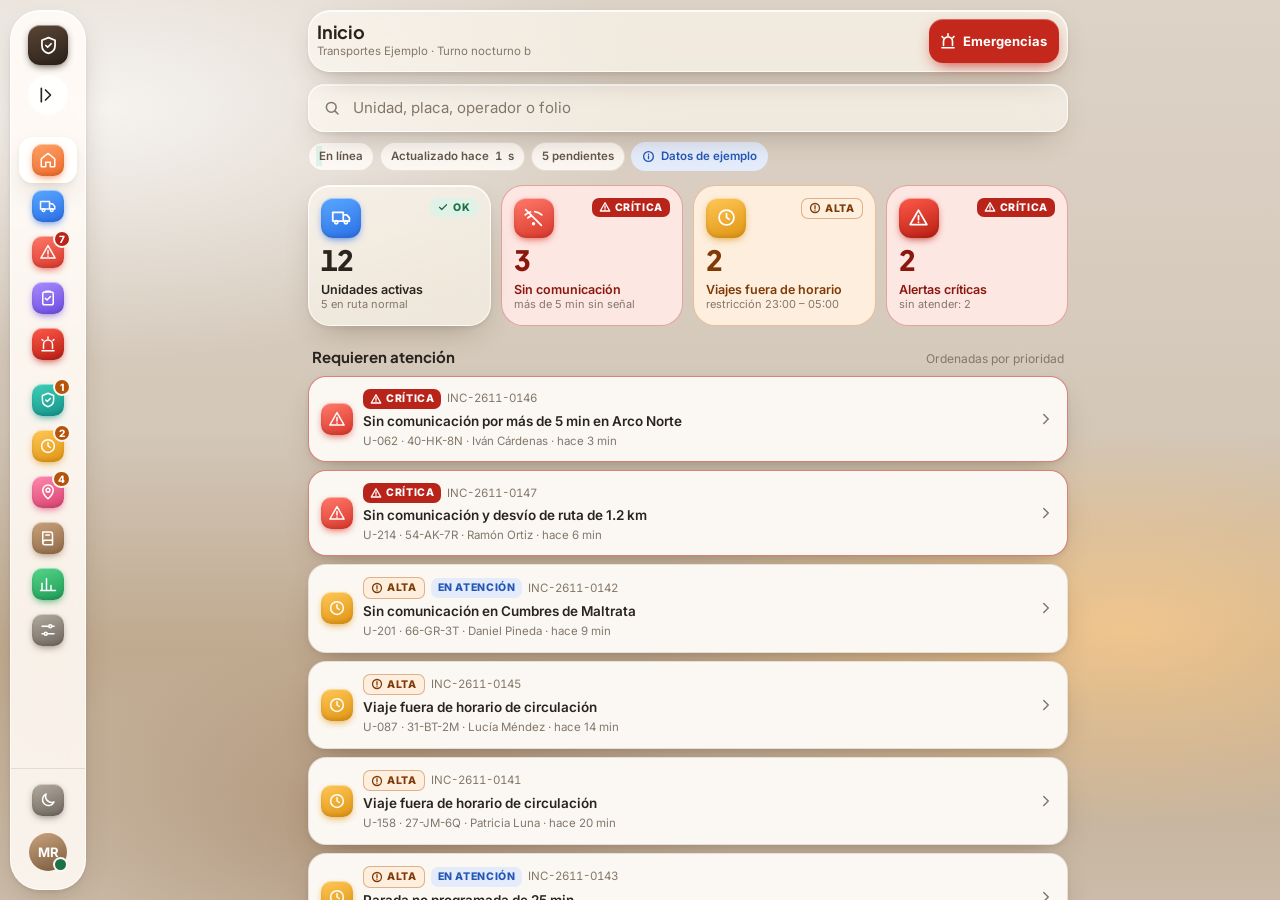
==== app/index.html @ 368cb794 "App web instalable Centinela con las 11 secciones PWA sin compilación en app/: Inicio, Unidades y vi" ====
<!doctype html>
<html lang="es">
<head>
<meta charset="utf-8">
<meta name="viewport" content="width=device-width,initial-scale=1,viewport-fit=cover">
<title>Centinela</title>
<meta name="description" content="Monitoreo de unidades, alertas e incidentes.">
<meta name="theme-color" content="#ddd3c7">
<meta name="apple-mobile-web-app-capable" content="yes">
<meta name="mobile-web-app-capable" content="yes">
<meta name="apple-mobile-web-app-status-bar-style" content="black-translucent">
<meta name="apple-mobile-web-app-title" content="Centinela">
<link rel="manifest" href="manifest.webmanifest">
<link rel="icon" href="icons/icon-192.png" type="image/png">
<link rel="apple-touch-icon" href="icons/apple-touch-icon.png">
<link rel="preconnect" href="https://fonts.googleapis.com">
<link rel="preconnect" href="https://fonts.gstatic.com" crossorigin>
<link rel="stylesheet" href="https://fonts.googleapis.com/css2?family=Inter:wght@400;500;600;700&family=Plus+Jakarta+Sans:wght@600;700;800&display=swap">
<link rel="stylesheet" href="styles.css">
</head>
<body>
<div class="app" id="app">
  <main class="view" id="view" aria-live="polite"></main>
  <div class="scrim" data-a="close"></div>
  <nav class="drawer" id="drawer" aria-label="Menú principal"></nav>
  <div class="sheet-scrim" data-a="sheetclose"></div>
  <div class="sheet" id="sheet" role="dialog" aria-modal="true" aria-label="Confirmación"><div class="grab"></div><div class="sheet-c"></div><button class="cancel" data-a="sheetclose">Cancelar</button></div>
  <div class="toast" id="toast" role="status" aria-live="polite"></div>
</div>
<noscript>Centinela necesita JavaScript para funcionar.</noscript>
<script src="data.js"></script>
<script src="app.js"></script>
</body>
</html>
---- app/styles.css ----
/* Centinela · estilos
   Cristal cálido para navegación y resúmenes; superficies opacas para alertas, protocolos y acciones urgentes. */
:root{
  --ink:#2a241e; --ink-2:#62574c; --ink-3:#83776a;
  --glass:rgba(255,251,245,.58); --glass-strong:rgba(255,251,246,.88); --solid:#fbf8f3; --solid-2:#f3eee6;
  --line:rgba(255,255,255,.78); --line-soft:rgba(90,66,44,.13); --sel:rgba(255,255,255,.95);
  --shadow:0 12px 32px -14px rgba(74,52,30,.42),0 2px 6px -2px rgba(74,52,30,.14);
  --hi:inset 0 1px 0 rgba(255,255,255,.85);
  --crit:#b8241a; --crit-bg:#fde7e3; --crit-ink:#8a170e;
  --high:#b5530a; --high-bg:#fdeedd; --high-ink:#7f3a06;
  --med:#806200; --med-bg:#faf1cf; --med-ink:#5c4600;
  --ok:#1d7146; --ok-bg:#e0f2e7; --info:#2457b5; --info-bg:#e4ecfb;
  --sos:#c4281c; --on-sos:#ffffff; --focus:#2457b5; --accent:#e58a2e;
  --scrim:rgba(58,42,28,.30); --page:#e2d9cd;
  --room:radial-gradient(55% 32% at 88% 70%,rgba(255,206,140,.75),transparent 70%),
         radial-gradient(60% 40% at 8% 12%,rgba(255,255,255,.75),transparent 70%),
         radial-gradient(40% 30% at 30% 92%,rgba(150,112,80,.45),transparent 70%),
         linear-gradient(180deg,#ddd3c7 0%,#d3c7b8 48%,#bfa98f 72%,#cbbba8 100%);
  --f-body:"Inter",system-ui,-apple-system,"Segoe UI",Roboto,sans-serif;
  --f-head:"Plus Jakarta Sans","Inter",system-ui,sans-serif;
  --ease:cubic-bezier(.22,.8,.26,1);
  --st:env(safe-area-inset-top,0px); --sb:env(safe-area-inset-bottom,0px);
  --sl:env(safe-area-inset-left,0px); --sr:env(safe-area-inset-right,0px);
}
@media (prefers-color-scheme:dark){:root:not([data-theme="light"]){
  --ink:#f4ede3; --ink-2:#c6b9a8; --ink-3:#9a8e7e;
  --glass:rgba(44,37,31,.6); --glass-strong:rgba(36,30,25,.92); --solid:#211c17; --solid-2:#2a241e;
  --line:rgba(255,236,212,.15); --line-soft:rgba(255,236,212,.1); --sel:rgba(255,242,226,.15);
  --shadow:0 14px 34px -14px rgba(0,0,0,.7),0 2px 6px -2px rgba(0,0,0,.5); --hi:inset 0 1px 0 rgba(255,240,220,.08);
  --crit:#ff6e5e; --crit-bg:#3b1612; --crit-ink:#ffb8ad; --high:#ff9b4f; --high-bg:#36210e; --high-ink:#ffc896;
  --med:#e6c24a; --med-bg:#30280b; --med-ink:#f2dc8a; --ok:#62d29a; --ok-bg:#122f20; --info:#86adff; --info-bg:#172442;
  --sos:#d63a2b; --focus:#86adff; --scrim:rgba(0,0,0,.5); --page:#16120f;
  --room:radial-gradient(50% 30% at 86% 72%,rgba(200,120,50,.32),transparent 70%),
         radial-gradient(60% 40% at 10% 10%,rgba(120,95,70,.22),transparent 70%),
         linear-gradient(180deg,#1d1814 0%,#191511 55%,#24190f 78%,#1a1511 100%);
  color-scheme:dark}}
:root[data-theme="dark"]{
  --ink:#f4ede3; --ink-2:#c6b9a8; --ink-3:#9a8e7e;
  --glass:rgba(44,37,31,.6); --glass-strong:rgba(36,30,25,.92); --solid:#211c17; --solid-2:#2a241e;
  --line:rgba(255,236,212,.15); --line-soft:rgba(255,236,212,.1); --sel:rgba(255,242,226,.15);
  --shadow:0 14px 34px -14px rgba(0,0,0,.7),0 2px 6px -2px rgba(0,0,0,.5); --hi:inset 0 1px 0 rgba(255,240,220,.08);
  --crit:#ff6e5e; --crit-bg:#3b1612; --crit-ink:#ffb8ad; --high:#ff9b4f; --high-bg:#36210e; --high-ink:#ffc896;
  --med:#e6c24a; --med-bg:#30280b; --med-ink:#f2dc8a; --ok:#62d29a; --ok-bg:#122f20; --info:#86adff; --info-bg:#172442;
  --sos:#d63a2b; --focus:#86adff; --scrim:rgba(0,0,0,.5); --page:#16120f;
  --room:radial-gradient(50% 30% at 86% 72%,rgba(200,120,50,.32),transparent 70%),
         radial-gradient(60% 40% at 10% 10%,rgba(120,95,70,.22),transparent 70%),
         linear-gradient(180deg,#1d1814 0%,#191511 55%,#24190f 78%,#1a1511 100%);
  color-scheme:dark}

*{box-sizing:border-box}
html,body{height:100%}
body{margin:0;background:var(--page);color:var(--ink);font-family:var(--f-body);font-size:14px;line-height:1.45;-webkit-text-size-adjust:100%;overscroll-behavior:none}
button,input,select,textarea{font:inherit;color:inherit}
button{cursor:pointer;-webkit-tap-highlight-color:transparent}
a{color:inherit}
:focus-visible{outline:2px solid var(--focus);outline-offset:2px}
.num{font-variant-numeric:tabular-nums}
[hidden]{display:none!important}
.sr{position:absolute;width:1px;height:1px;overflow:hidden;clip:rect(0 0 0 0);white-space:nowrap}

.app{position:fixed;inset:0;background:var(--room);overflow:hidden;isolation:isolate}
.app.big{zoom:1.14}
.view{position:absolute;inset:0;overflow-y:auto;-webkit-overflow-scrolling:touch;
  padding:calc(var(--st) + 10px) max(14px,var(--sr)) calc(var(--sb) + 48px) max(14px,var(--sl));
  transition:opacity .16s var(--ease),transform .16s var(--ease)}
.view.enter{opacity:0;transform:translateY(6px)}
.wrap{max-width:760px;margin:0 auto}

.glass{background:var(--glass);border:1px solid var(--line);box-shadow:var(--shadow),var(--hi);backdrop-filter:blur(22px) saturate(1.4);-webkit-backdrop-filter:blur(22px) saturate(1.4)}
.opaque{background:var(--solid);border:1px solid var(--line-soft);box-shadow:var(--shadow)}

/* Icono en cuadro redondeado */
.ic{--c1:#ff9d5c;--c2:#f06a2a;flex:none;width:32px;height:32px;border-radius:10px;display:grid;place-items:center;color:#fff;position:relative;
  background:linear-gradient(160deg,var(--c1),var(--c2));box-shadow:inset 0 1px 0 rgba(255,255,255,.45),inset 0 -2px 4px rgba(0,0,0,.12),0 3px 8px -3px var(--c2)}
.ic svg{width:18px;height:18px}
.ic.lg{width:40px;height:40px;border-radius:12px}.ic.lg svg{width:21px;height:21px}
.c-home{--c1:#ffa266;--c2:#ef6a2a}.c-unit{--c1:#5aa8ff;--c2:#2a6fe6}.c-alert{--c1:#ff7a6b;--c2:#d9372a}
.c-proto{--c1:#a98bff;--c2:#6c4ce0}.c-sos{--c1:#ff5a4a;--c2:#b81d12}.c-ins{--c1:#3fd0b8;--c2:#14938a}
.c-time{--c1:#ffc857;--c2:#e09412}.c-zone{--c1:#ff8bb0;--c2:#d9406f}.c-log{--c1:#c9a27c;--c2:#8f6a48}
.c-rep{--c1:#55d58a;--c2:#1f9b55}.c-cfg{--c1:#b3aaa0;--c2:#6f665d}.c-brand{--c1:#5a4636;--c2:#2b2119}

.btn-ic{width:44px;height:44px;border-radius:14px;display:grid;place-items:center;border:1px solid var(--line);position:relative;flex:none;background:var(--glass)}
.btn-ic svg{width:20px;height:20px}
.badge{position:absolute;top:-5px;right:-5px;min-width:20px;height:20px;padding:0 5px;border-radius:10px;background:var(--crit);color:#fff;font-size:11px;font-weight:700;display:grid;place-items:center;border:2px solid var(--solid)}

/* Barra superior */
.topbar{display:flex;align-items:center;gap:10px;padding:8px;border-radius:22px;position:sticky;top:0;z-index:5}
.topbar .t{flex:1;min-width:0}
.topbar h1{font-family:var(--f-head);font-size:18px;margin:0;line-height:1.15;letter-spacing:-.01em;white-space:nowrap;overflow:hidden;text-overflow:ellipsis}
.topbar small{display:block;color:var(--ink-3);font-size:11.5px;white-space:nowrap;overflow:hidden;text-overflow:ellipsis}
.sos{display:flex;align-items:center;gap:6px;height:44px;padding:0 12px 0 10px;border-radius:14px;border:0;background:var(--sos);color:var(--on-sos);font-weight:700;font-size:13px;box-shadow:0 6px 16px -6px var(--sos),inset 0 1px 0 rgba(255,255,255,.3);flex:none}
.sos svg{width:18px;height:18px}
@media (max-width:359px){.sos .lbl{display:none}.sos{padding:0 12px}}

.search{display:flex;align-items:center;gap:10px;margin-top:12px;padding:0 14px;height:48px;border-radius:16px}
.search svg{width:18px;height:18px;color:var(--ink-3);flex:none}
.search input{flex:1;min-width:0;border:0;background:none;outline:none;font-size:15px}
.search input::placeholder{color:var(--ink-3)}
.search:focus-within{outline:2px solid var(--focus);outline-offset:1px}

.pulse{display:flex;flex-wrap:wrap;gap:6px;margin-top:10px}
.chip{display:inline-flex;align-items:center;gap:6px;padding:5px 10px;border-radius:999px;font-size:11.5px;font-weight:600;background:var(--glass-strong);border:1px solid var(--line-soft);color:var(--ink-2)}
.chip.demo{background:var(--info-bg);color:var(--info);border-color:transparent}
.dot{width:7px;height:7px;border-radius:50%;background:var(--ok);box-shadow:0 0 0 3px var(--ok-bg);flex:none}
.dot.off{background:var(--crit);box-shadow:0 0 0 3px var(--crit-bg)}

.kpis{display:grid;grid-template-columns:1fr 1fr;gap:10px;margin-top:14px}
@media (min-width:640px){.kpis{grid-template-columns:repeat(4,1fr)}}
.kpi{border-radius:22px;padding:12px;display:flex;flex-direction:column;gap:8px;text-align:left;border:1px solid var(--line);min-height:118px}
.kpi .top{display:flex;justify-content:space-between;align-items:flex-start;gap:6px}
.kpi .v{font-family:var(--f-head);font-size:28px;font-weight:800;line-height:1;letter-spacing:-.02em}
.kpi .l{font-size:12.5px;font-weight:600;line-height:1.25}
.kpi .s{font-size:11px;color:var(--ink-3)}
.kpi.is-crit{background:var(--crit-bg);border-color:color-mix(in srgb,var(--crit) 35%,transparent);backdrop-filter:none;-webkit-backdrop-filter:none}
.kpi.is-crit .v,.kpi.is-crit .l{color:var(--crit-ink)}
.kpi.is-high{background:var(--high-bg);border-color:color-mix(in srgb,var(--high) 30%,transparent);backdrop-filter:none;-webkit-backdrop-filter:none}
.kpi.is-high .v,.kpi.is-high .l{color:var(--high-ink)}

/* Prioridades: texto + icono + color */
.pr{display:inline-flex;align-items:center;gap:4px;font-size:10.5px;font-weight:800;letter-spacing:.06em;text-transform:uppercase;padding:3px 7px;border-radius:7px;white-space:nowrap;line-height:1.3}
.pr svg{width:12px;height:12px;flex:none}
.pr-crit{background:var(--crit);color:#fff}
.pr-high{background:var(--high-bg);color:var(--high-ink);border:1px solid color-mix(in srgb,var(--high) 40%,transparent)}
.pr-med{background:var(--med-bg);color:var(--med-ink);border:1px solid color-mix(in srgb,var(--med) 40%,transparent)}
.pr-ok{background:var(--ok-bg);color:var(--ok)}
.pr-info{background:var(--info-bg);color:var(--info)}
.pr-off{background:var(--crit-bg);color:var(--crit-ink);border:1px solid color-mix(in srgb,var(--crit) 35%,transparent)}
.pr-muted{background:var(--solid-2);color:var(--ink-2)}

.sec-h{display:flex;justify-content:space-between;align-items:baseline;gap:10px;margin:20px 4px 8px}
.sec-h h2{font-family:var(--f-head);font-size:15px;margin:0}
.sec-h span{font-size:12px;color:var(--ink-3)}
.list{display:grid;gap:8px}
.alert{display:grid;grid-template-columns:auto 1fr auto;gap:10px;align-items:center;padding:12px;border-radius:18px;text-align:left;width:100%;min-height:64px;text-decoration:none}
.alert.crit{border:1.5px solid color-mix(in srgb,var(--crit) 55%,transparent)}
.alert .ttl{font-weight:600;font-size:13.5px;line-height:1.25;display:block}
.alert .meta{font-size:11.5px;color:var(--ink-3);display:block;margin-top:3px}
.alert .row1{display:flex;gap:6px;align-items:center;margin-bottom:4px;flex-wrap:wrap}
.chev{width:18px;height:18px;color:var(--ink-3);flex:none}
.unit{display:flex;gap:10px;align-items:center;padding:10px 12px;border-radius:18px;min-height:60px;text-decoration:none;width:100%;text-align:left}
.unit .u{font-weight:700;font-size:13.5px}
.unit .m{font-size:11.5px;color:var(--ink-3)}
.grow{flex:1;min-width:0}
.empty{padding:18px;text-align:center;color:var(--ink-3);border-radius:18px}

.tabs{display:flex;gap:4px;padding:4px;border-radius:16px;margin-top:12px}
.tabs button{flex:1;border:0;background:none;min-height:40px;border-radius:12px;font-weight:600;font-size:13px;color:var(--ink-2);display:flex;align-items:center;justify-content:center;gap:6px}
.tabs button[aria-selected="true"]{background:var(--sel);color:var(--ink);box-shadow:var(--shadow)}
.filters{display:flex;gap:6px;overflow-x:auto;margin:10px -14px 0;padding:2px 14px 6px;scrollbar-width:none}
.filters::-webkit-scrollbar{display:none}
.filters button{flex:none;min-height:38px;padding:0 14px;border-radius:999px;border:1px solid var(--line);background:var(--glass);font-weight:600;font-size:12.5px;color:var(--ink-2);backdrop-filter:blur(14px);-webkit-backdrop-filter:blur(14px)}
.filters button[aria-pressed="true"]{background:var(--ink);color:var(--solid);border-color:transparent}

/* ---------- Menú lateral ---------- */
.scrim{position:absolute;inset:0;background:var(--scrim);opacity:0;pointer-events:none;transition:opacity .24s var(--ease);z-index:20;backdrop-filter:blur(2px);-webkit-backdrop-filter:blur(2px)}
.drawer{position:absolute;top:calc(var(--st) + 10px);bottom:calc(var(--sb) + 10px);left:max(10px,var(--sl));width:min(86%,320px);border-radius:30px;z-index:21;display:flex;flex-direction:column;
  background:var(--glass-strong);border:1px solid var(--line);box-shadow:var(--shadow),var(--hi);backdrop-filter:blur(30px) saturate(1.5);-webkit-backdrop-filter:blur(30px) saturate(1.5);
  transform:translateX(calc(-100% - 24px));transition:transform .28s var(--ease),width .24s var(--ease),visibility 0s .28s;visibility:hidden;overflow:hidden}
.menu-open .drawer{transform:none;visibility:visible;transition:transform .28s var(--ease),width .24s var(--ease)}
.menu-open .scrim{opacity:1;pointer-events:auto}
.d-head{display:flex;align-items:center;gap:10px;padding:14px 12px 10px 14px}
.d-head .n{flex:1;min-width:0}
.d-head b{display:block;font-family:var(--f-head);font-size:15.5px}
.d-head small{color:var(--ink-3);font-size:11.5px;display:block;white-space:nowrap;overflow:hidden;text-overflow:ellipsis}
.d-head .btn-ic{width:40px;height:40px;border-radius:50%;background:var(--sel)}
.d-search{margin:0 12px 6px;height:42px;border-radius:13px;display:flex;gap:8px;align-items:center;padding:0 12px;background:var(--sel);border:1px solid var(--line-soft)}
.d-search svg{width:16px;height:16px;color:var(--ink-3);flex:none}
.d-search input{border:0;background:none;outline:none;flex:1;min-width:0;font-size:14px}
.d-search:focus-within{outline:2px solid var(--focus)}
.d-body{flex:1;overflow-y:auto;padding:4px 8px 8px;scrollbar-width:none}
.d-body::-webkit-scrollbar{display:none}
.grp{font-size:10.5px;font-weight:700;letter-spacing:.1em;text-transform:uppercase;color:var(--ink-3);padding:10px 10px 4px;white-space:nowrap}
.item{display:flex;align-items:center;gap:10px;width:100%;min-height:46px;padding:6px 8px;border:1px solid transparent;border-radius:14px;background:none;text-align:left;font-size:14px;font-weight:500;transition:background .16s;white-space:nowrap}
.item:active{background:var(--sel)}
.item .lbl{flex:1;min-width:0;overflow:hidden;text-overflow:ellipsis}
.item[aria-current="page"]{background:var(--sel);border-color:var(--line);box-shadow:var(--shadow);font-weight:700}
.cnt{font-size:11.5px;font-weight:700;color:var(--ink-2);padding:2px 7px;border-radius:8px;background:var(--line-soft);flex:none}
.cnt.crit{background:var(--crit);color:#fff}
.cnt.warn{background:var(--high-bg);color:var(--high-ink)}
.mini{display:none;position:absolute;top:-6px;right:-7px;min-width:18px;height:18px;padding:0 4px;border-radius:9px;font-size:10px;font-weight:800;place-items:center;background:var(--ink-2);color:var(--solid);border:2px solid var(--solid)}
.mini.crit{background:var(--crit);color:#fff}.mini.warn{background:var(--high);color:#fff}
.item .chev{transition:transform .2s var(--ease)}
.item[aria-expanded="true"] .chev{transform:rotate(90deg)}
.sub{display:grid;grid-template-rows:0fr;transition:grid-template-rows .24s var(--ease)}
.sub.open{grid-template-rows:1fr}
.sub>div{overflow:hidden;padding-left:42px}
.sub a{display:flex;justify-content:space-between;align-items:center;min-height:42px;padding:0 10px;border-radius:12px;font-size:13.5px;color:var(--ink-2);text-decoration:none}
.sub a:active,.sub a[aria-current="page"]{background:var(--sel);color:var(--ink);font-weight:600}
.ops{margin:6px 12px 8px;padding:12px;border-radius:18px;background:var(--sel);border:1px solid var(--line-soft);display:grid;grid-template-columns:1fr 1fr;gap:10px 12px}
.ops div{min-width:0}
.ops small{display:block;font-size:10.5px;color:var(--ink-3);text-transform:uppercase;letter-spacing:.06em;font-weight:600}
.ops b{font-size:12.5px;display:flex;align-items:center;gap:6px}
.d-foot{border-top:1px solid var(--line-soft);padding:8px 12px 12px;display:grid;gap:4px}
.row{display:flex;align-items:center;gap:10px;min-height:46px;padding:0 4px}
.row .lbl{flex:1;font-weight:500;min-width:0}
.row .lbl small{display:block;color:var(--ink-3);font-size:11.5px;font-weight:400}
.switch{width:50px;height:30px;border-radius:15px;border:0;background:var(--line-soft);position:relative;flex:none;transition:background .2s}
.switch::after{content:"";position:absolute;top:3px;left:3px;width:24px;height:24px;border-radius:50%;background:#fff;box-shadow:0 2px 5px rgba(0,0,0,.25);transition:transform .2s var(--ease)}
.switch[aria-checked="true"]{background:var(--accent)}
.switch[aria-checked="true"]::after{transform:translateX(20px)}
.avatar{width:38px;height:38px;border-radius:50%;display:grid;place-items:center;font-weight:700;font-size:13px;color:#fff;background:linear-gradient(160deg,#c9a27c,#7a5a3e);position:relative;flex:none}
.avatar::after{content:"";position:absolute;right:-1px;bottom:-1px;width:11px;height:11px;border-radius:50%;background:var(--ok);border:2px solid var(--solid)}
.expand{display:none}

/* Tableta: barra compacta que se expande al tocar */
@media (min-width:768px){
  .view{padding-left:calc(max(14px,var(--sl)) + 96px)}
  .drawer{transform:none;visibility:visible;width:76px;transition:width .24s var(--ease)}
  .menu-btn{display:none!important}
  .expand{display:grid}
  .app:not(.menu-open) .drawer .n,.app:not(.menu-open) .drawer .d-search,.app:not(.menu-open) .drawer .lbl,
  .app:not(.menu-open) .drawer .cnt,.app:not(.menu-open) .drawer .chev,.app:not(.menu-open) .drawer .ops,
  .app:not(.menu-open) .drawer .sub,.app:not(.menu-open) .drawer [data-close],.app:not(.menu-open) .drawer .switch{display:none}
  .app:not(.menu-open) .drawer .grp{visibility:hidden;height:10px;padding:0}
  .app:not(.menu-open) .drawer .mini{display:grid}
  .app:not(.menu-open) .d-head{flex-direction:column;padding:14px 0 8px}
  .app:not(.menu-open) .item,.app:not(.menu-open) .row{justify-content:center;padding:6px 0}
  .app:not(.menu-open) .d-foot{padding:8px 0 12px}
  .menu-open .drawer{width:310px}
  .menu-open .expand{display:none}
}

/* ---------- Detalle ---------- */
.banner{margin-top:12px;border-radius:22px;padding:14px;display:grid;gap:8px;border:1.5px solid}
.banner h2{margin:0;font-family:var(--f-head);font-size:18px;line-height:1.2;text-wrap:balance}
.banner .meta{display:flex;justify-content:space-between;flex-wrap:wrap;gap:4px 10px;font-size:12px;font-weight:600}
.banner.b-crit{background:var(--crit-bg);border-color:var(--crit);color:var(--crit-ink)}
.banner.b-high{background:var(--high-bg);border-color:var(--high);color:var(--high-ink)}
.banner.b-med{background:var(--med-bg);border-color:var(--med);color:var(--med-ink)}
.banner.b-ok{background:var(--solid);border-color:var(--line-soft);color:var(--ink)}
.banner .tags{display:flex;justify-content:space-between;align-items:center;gap:8px;flex-wrap:wrap}
.card{margin-top:10px;border-radius:22px;padding:14px}
.card h3{margin:0 0 10px;font-family:var(--f-head);font-size:14.5px;display:flex;align-items:center;gap:8px}
.card p{margin:0 0 8px;color:var(--ink-2)}
.kv{display:grid;grid-template-columns:1fr 1fr;gap:10px 12px}
.kv>div{min-width:0}
.kv small{display:block;font-size:10.5px;color:var(--ink-3);text-transform:uppercase;letter-spacing:.06em;font-weight:600}
.kv b{font-size:13.5px;font-weight:600;overflow-wrap:anywhere}
.kv .full{grid-column:1/-1}
.actions{display:grid;gap:8px;margin-top:10px}
@media (min-width:640px){.actions{grid-template-columns:1fr 1fr}}
.act{display:flex;align-items:center;gap:12px;min-height:56px;padding:0 14px;border-radius:18px;font-weight:700;font-size:14.5px;text-align:left;width:100%;text-decoration:none;color:var(--ink)}
.act.primary{background:var(--ink);color:var(--solid);border:0}
.act.danger{background:var(--sos);color:var(--on-sos);border:0}
.act small{display:block;font-weight:500;font-size:11.5px;opacity:.78}
.steps{list-style:none;margin:0;padding:0;display:grid;gap:6px}
.steps button,.steps .st{display:flex;gap:10px;align-items:flex-start;width:100%;text-align:left;border:0;background:var(--solid-2);border-radius:14px;padding:10px 12px;min-height:48px;font-size:13.5px}
.box{flex:none;width:22px;height:22px;border-radius:7px;border:2px solid var(--ink-3);display:grid;place-items:center;margin-top:1px}
.box svg{width:14px;height:14px;opacity:0}
.steps [aria-checked="true"] .box{background:var(--ok);border-color:var(--ok);color:#fff}
.steps [aria-checked="true"] .box svg{opacity:1}
.steps [aria-checked="true"] .txt{color:var(--ink-3);text-decoration:line-through}
.n-step{flex:none;width:24px;height:24px;border-radius:8px;background:var(--ink);color:var(--solid);display:grid;place-items:center;font-size:12px;font-weight:700}
.tl{list-style:none;margin:0;padding:0 0 0 4px;display:grid;gap:12px}
.tl li{display:grid;grid-template-columns:44px 1fr;gap:10px;font-size:13px}
.tl time{color:var(--ink-3);font-weight:600}
.tl .cat{display:inline-block;font-size:10.5px;font-weight:700;color:var(--ink-3);text-transform:uppercase;letter-spacing:.06em;margin-right:6px}
.note{display:flex;gap:8px;margin-top:12px;flex-wrap:wrap}
.note input,.note select,.field{flex:1;min-width:0;height:46px;border-radius:14px;border:1px solid var(--line-soft);background:var(--solid-2);padding:0 12px;outline:none;font-size:15px}
.note select{flex:0 0 auto}
.note input:focus,.note select:focus,.field:focus{outline:2px solid var(--focus)}
.note button,.btn{height:46px;padding:0 16px;border-radius:14px;border:0;background:var(--ink);color:var(--solid);font-weight:700}
textarea.field{height:auto;min-height:90px;padding:10px 12px;resize:vertical;width:100%}
.link{display:inline-flex;align-items:center;gap:6px;color:var(--info);font-weight:600;text-decoration:none;min-height:40px}
.link svg{width:16px;height:16px}
.units-mini{display:flex;flex-wrap:wrap;gap:6px;margin-top:8px}
.units-mini a{display:inline-flex;align-items:center;gap:4px;min-height:34px;padding:0 10px;border-radius:10px;background:var(--solid-2);font-weight:600;font-size:12.5px;text-decoration:none}

/* ---------- Hoja inferior ---------- */
.sheet-scrim{position:absolute;inset:0;background:var(--scrim);z-index:30;opacity:0;pointer-events:none;transition:opacity .2s}
.sheet{position:absolute;left:max(8px,var(--sl));right:max(8px,var(--sr));bottom:calc(var(--sb) + 8px);z-index:31;max-width:520px;margin:0 auto;max-height:calc(100% - var(--st) - 40px);overflow-y:auto;
  border-radius:30px;padding:8px 16px 16px;background:var(--solid);border:1px solid var(--line-soft);box-shadow:var(--shadow);
  transform:translateY(calc(100% + 40px));transition:transform .22s var(--ease),visibility 0s .22s;visibility:hidden}
.sheet-on .sheet{transform:none;visibility:visible;transition:transform .22s var(--ease)}
.sheet-on .sheet-scrim{opacity:1;pointer-events:auto}
.grab{width:40px;height:5px;border-radius:3px;background:var(--line-soft);margin:4px auto 12px}
.sheet h3{margin:0 0 4px;font-family:var(--f-head);font-size:17px}
.sheet p{margin:0 0 12px;color:var(--ink-2);font-size:13px}
.opt{display:flex;align-items:center;gap:10px;padding:10px 0;border-top:1px solid var(--line-soft)}
.opt b{display:block;font-size:14px}
.tel{font-size:13px;color:var(--ink-2);user-select:all;-webkit-user-select:all;font-variant-numeric:tabular-nums}
.call{height:44px;padding:0 16px;border-radius:14px;border:0;background:var(--sos);color:var(--on-sos);font-weight:700;flex:none}
.call.neutral{background:var(--ink);color:var(--solid)}
.cancel{margin-top:8px;width:100%;height:48px;border-radius:14px;border:1px solid var(--line-soft);background:var(--solid-2);font-weight:600}
.toast{position:absolute;left:16px;right:16px;bottom:calc(var(--sb) + 22px);z-index:40;max-width:480px;margin:0 auto;padding:12px 14px;border-radius:16px;background:var(--ink);color:var(--solid);font-size:13px;font-weight:500;
  opacity:0;transform:translateY(8px);transition:opacity .2s,transform .2s;pointer-events:none}
.toast.on{opacity:1;transform:none}
.install{display:flex;gap:10px;align-items:center;margin-top:12px;padding:10px 12px;border-radius:18px}
.install .btn{height:40px;padding:0 14px}

@media (prefers-reduced-motion:reduce){*,*::before,*::after{transition-duration:0s!important;animation:none!important}}
.rm *,.rm *::before,.rm *::after{transition-duration:0s!important;animation:none!important}
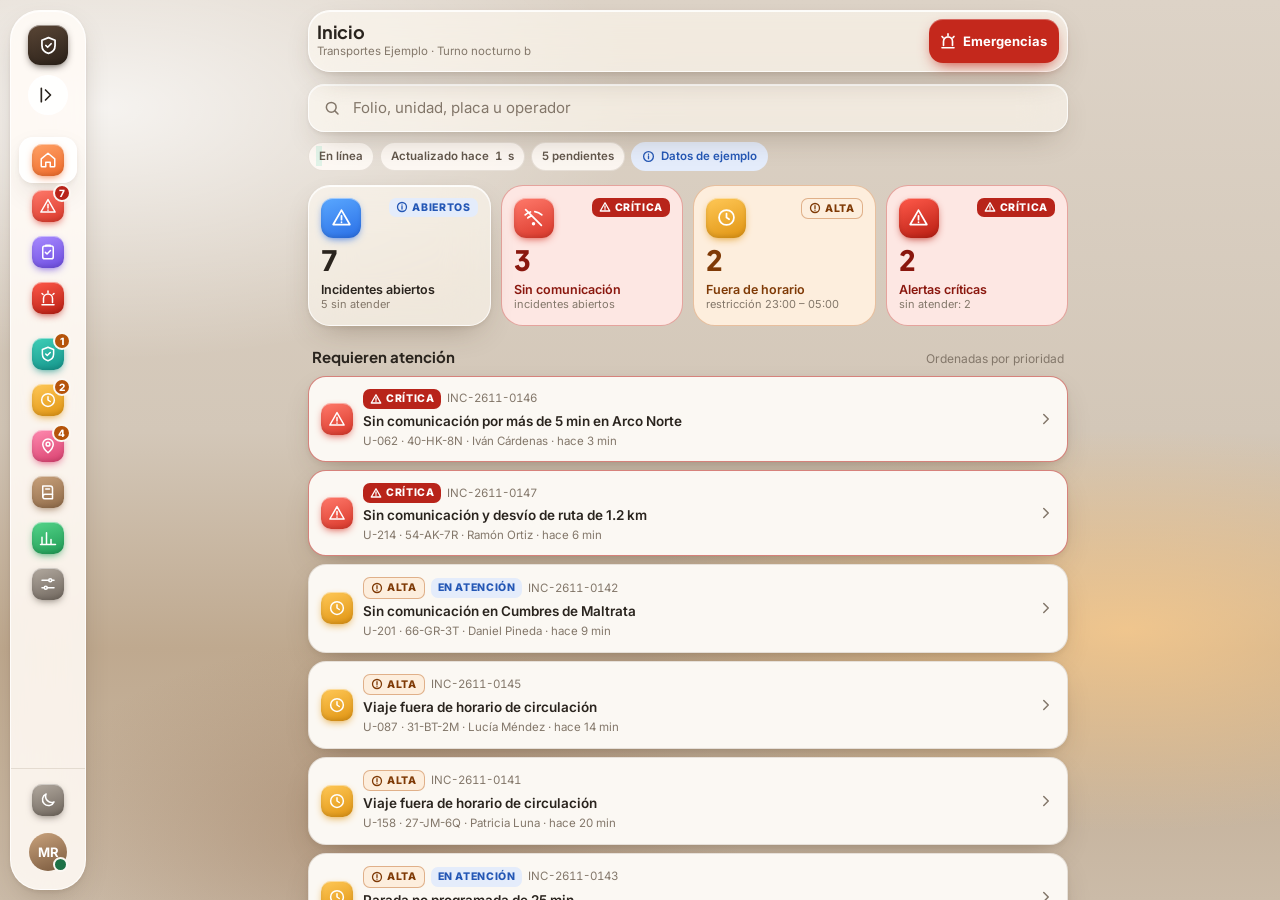
==== commit 732d461f: "Quitar la administración de unidades La app ya no administra unidades: se elimina la sección Unidade" ====
--- a/app/index.html
+++ b/app/index.html
@@ -4,7 +4,7 @@
 <meta charset="utf-8">
 <meta name="viewport" content="width=device-width,initial-scale=1,viewport-fit=cover">
 <title>Centinela</title>
-<meta name="description" content="Monitoreo de unidades, alertas e incidentes.">
+<meta name="description" content="Monitoreo de alertas e incidentes.">
 <meta name="theme-color" content="#ddd3c7">
 <meta name="apple-mobile-web-app-capable" content="yes">
 <meta name="mobile-web-app-capable" content="yes">
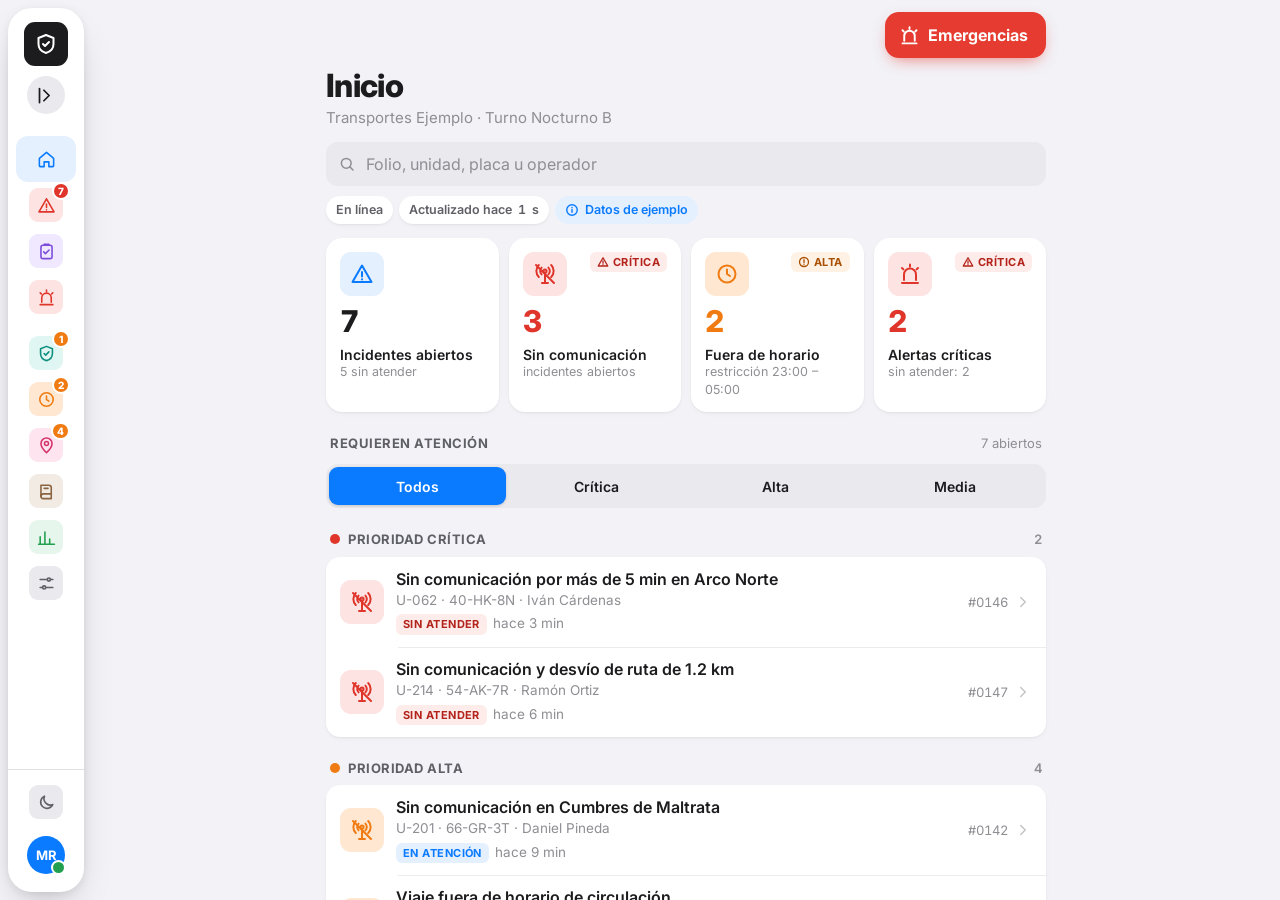
==== commit 12b94f91: "Nueva interfaz clara: listas agrupadas por prioridad e iconos por evento Fondo claro y superficies b" ====
--- a/app/index.html
+++ b/app/index.html
@@ -5,7 +5,7 @@
 <meta name="viewport" content="width=device-width,initial-scale=1,viewport-fit=cover">
 <title>Centinela</title>
 <meta name="description" content="Monitoreo de alertas e incidentes.">
-<meta name="theme-color" content="#ddd3c7">
+<meta name="theme-color" content="#f2f2f7">
 <meta name="apple-mobile-web-app-capable" content="yes">
 <meta name="mobile-web-app-capable" content="yes">
 <meta name="apple-mobile-web-app-status-bar-style" content="black-translucent">
@@ -15,7 +15,7 @@
 <link rel="apple-touch-icon" href="icons/apple-touch-icon.png">
 <link rel="preconnect" href="https://fonts.googleapis.com">
 <link rel="preconnect" href="https://fonts.gstatic.com" crossorigin>
-<link rel="stylesheet" href="https://fonts.googleapis.com/css2?family=Inter:wght@400;500;600;700&family=Plus+Jakarta+Sans:wght@600;700;800&display=swap">
+<link rel="stylesheet" href="https://fonts.googleapis.com/css2?family=Inter:wght@400;500;600;700;800&display=swap">
 <link rel="stylesheet" href="styles.css">
 </head>
 <body>
--- a/app/styles.css
+++ b/app/styles.css
@@ -1,210 +1,232 @@
-/* Centinela · estilos
-   Cristal cálido para navegación y resúmenes; superficies opacas para alertas, protocolos y acciones urgentes. */
+/* Centinela · estilos v2
+   Fondo claro y superficies blancas en listas agrupadas, al estilo de las apps del sistema.
+   El color se reserva para prioridades, iconos de evento y el botón de Emergencias. */
 :root{
-  --ink:#2a241e; --ink-2:#62574c; --ink-3:#83776a;
-  --glass:rgba(255,251,245,.58); --glass-strong:rgba(255,251,246,.88); --solid:#fbf8f3; --solid-2:#f3eee6;
-  --line:rgba(255,255,255,.78); --line-soft:rgba(90,66,44,.13); --sel:rgba(255,255,255,.95);
-  --shadow:0 12px 32px -14px rgba(74,52,30,.42),0 2px 6px -2px rgba(74,52,30,.14);
-  --hi:inset 0 1px 0 rgba(255,255,255,.85);
-  --crit:#b8241a; --crit-bg:#fde7e3; --crit-ink:#8a170e;
-  --high:#b5530a; --high-bg:#fdeedd; --high-ink:#7f3a06;
-  --med:#806200; --med-bg:#faf1cf; --med-ink:#5c4600;
-  --ok:#1d7146; --ok-bg:#e0f2e7; --info:#2457b5; --info-bg:#e4ecfb;
-  --sos:#c4281c; --on-sos:#ffffff; --focus:#2457b5; --accent:#e58a2e;
-  --scrim:rgba(58,42,28,.30); --page:#e2d9cd;
-  --room:radial-gradient(55% 32% at 88% 70%,rgba(255,206,140,.75),transparent 70%),
-         radial-gradient(60% 40% at 8% 12%,rgba(255,255,255,.75),transparent 70%),
-         radial-gradient(40% 30% at 30% 92%,rgba(150,112,80,.45),transparent 70%),
-         linear-gradient(180deg,#ddd3c7 0%,#d3c7b8 48%,#bfa98f 72%,#cbbba8 100%);
-  --f-body:"Inter",system-ui,-apple-system,"Segoe UI",Roboto,sans-serif;
-  --f-head:"Plus Jakarta Sans","Inter",system-ui,sans-serif;
+  --bg:#f2f2f7; --surface:#ffffff; --surface-2:#f2f2f7; --fill:#e9e9ee;
+  --ink:#1c1c1e; --ink-2:#5f5f66; --ink-3:#8e8e93; --sep:rgba(60,60,67,.16);
+  --accent:#0a7aff; --on-accent:#ffffff; --accent-bg:#e5f0ff;
+  --crit:#e0352b; --crit-ink:#b4231b; --crit-bg:#fdecea; --crit-tile:#fde3e1;
+  --high:#f07b12; --high-ink:#a84f00; --high-bg:#fff2e5; --high-tile:#ffe7d1;
+  --med:#e9b100; --med-ink:#7d5f00; --med-bg:#fff8dc; --med-tile:#fff1c2;
+  --ok:#22a050; --ok-ink:#16733a; --ok-bg:#e6f6ec;
+  --info:#0a7aff; --info-bg:#e5f0ff;
+  --sos:#e53b30; --on-sos:#ffffff;
+  --shadow:0 1px 2px rgba(0,0,0,.05),0 2px 10px -4px rgba(0,0,0,.08);
+  --shadow-lg:0 18px 40px -16px rgba(0,0,0,.28),0 2px 8px rgba(0,0,0,.08);
+  --scrim:rgba(0,0,0,.28); --focus:#0a7aff;
+  --f:-apple-system,BlinkMacSystemFont,"SF Pro Text","Inter","Segoe UI",Roboto,system-ui,sans-serif;
   --ease:cubic-bezier(.22,.8,.26,1);
   --st:env(safe-area-inset-top,0px); --sb:env(safe-area-inset-bottom,0px);
   --sl:env(safe-area-inset-left,0px); --sr:env(safe-area-inset-right,0px);
 }
 @media (prefers-color-scheme:dark){:root:not([data-theme="light"]){
-  --ink:#f4ede3; --ink-2:#c6b9a8; --ink-3:#9a8e7e;
-  --glass:rgba(44,37,31,.6); --glass-strong:rgba(36,30,25,.92); --solid:#211c17; --solid-2:#2a241e;
-  --line:rgba(255,236,212,.15); --line-soft:rgba(255,236,212,.1); --sel:rgba(255,242,226,.15);
-  --shadow:0 14px 34px -14px rgba(0,0,0,.7),0 2px 6px -2px rgba(0,0,0,.5); --hi:inset 0 1px 0 rgba(255,240,220,.08);
-  --crit:#ff6e5e; --crit-bg:#3b1612; --crit-ink:#ffb8ad; --high:#ff9b4f; --high-bg:#36210e; --high-ink:#ffc896;
-  --med:#e6c24a; --med-bg:#30280b; --med-ink:#f2dc8a; --ok:#62d29a; --ok-bg:#122f20; --info:#86adff; --info-bg:#172442;
-  --sos:#d63a2b; --focus:#86adff; --scrim:rgba(0,0,0,.5); --page:#16120f;
-  --room:radial-gradient(50% 30% at 86% 72%,rgba(200,120,50,.32),transparent 70%),
-         radial-gradient(60% 40% at 10% 10%,rgba(120,95,70,.22),transparent 70%),
-         linear-gradient(180deg,#1d1814 0%,#191511 55%,#24190f 78%,#1a1511 100%);
-  color-scheme:dark}}
+  --bg:#000000; --surface:#1c1c1e; --surface-2:#2c2c2e; --fill:#2c2c2e;
+  --ink:#f5f5f7; --ink-2:#b4b4ba; --ink-3:#8e8e93; --sep:rgba(84,84,88,.6);
+  --accent:#0a84ff; --accent-bg:#0b2a4d;
+  --crit:#ff453a; --crit-ink:#ff8a82; --crit-bg:#3a1513; --crit-tile:#3d1714;
+  --high:#ff9f0a; --high-ink:#ffbd5c; --high-bg:#33220a; --high-tile:#3a2709;
+  --med:#ffd60a; --med-ink:#ffe066; --med-bg:#2f2a08; --med-tile:#363008;
+  --ok:#30d158; --ok-ink:#5fe07f; --ok-bg:#0f2e18; --info:#0a84ff; --info-bg:#0b2a4d;
+  --sos:#ff453a; --shadow:0 0 0 1px rgba(255,255,255,.04); --shadow-lg:0 18px 40px -16px rgba(0,0,0,.8);
+  --scrim:rgba(0,0,0,.55); --focus:#0a84ff; color-scheme:dark}}
 :root[data-theme="dark"]{
-  --ink:#f4ede3; --ink-2:#c6b9a8; --ink-3:#9a8e7e;
-  --glass:rgba(44,37,31,.6); --glass-strong:rgba(36,30,25,.92); --solid:#211c17; --solid-2:#2a241e;
-  --line:rgba(255,236,212,.15); --line-soft:rgba(255,236,212,.1); --sel:rgba(255,242,226,.15);
-  --shadow:0 14px 34px -14px rgba(0,0,0,.7),0 2px 6px -2px rgba(0,0,0,.5); --hi:inset 0 1px 0 rgba(255,240,220,.08);
-  --crit:#ff6e5e; --crit-bg:#3b1612; --crit-ink:#ffb8ad; --high:#ff9b4f; --high-bg:#36210e; --high-ink:#ffc896;
-  --med:#e6c24a; --med-bg:#30280b; --med-ink:#f2dc8a; --ok:#62d29a; --ok-bg:#122f20; --info:#86adff; --info-bg:#172442;
-  --sos:#d63a2b; --focus:#86adff; --scrim:rgba(0,0,0,.5); --page:#16120f;
-  --room:radial-gradient(50% 30% at 86% 72%,rgba(200,120,50,.32),transparent 70%),
-         radial-gradient(60% 40% at 10% 10%,rgba(120,95,70,.22),transparent 70%),
-         linear-gradient(180deg,#1d1814 0%,#191511 55%,#24190f 78%,#1a1511 100%);
-  color-scheme:dark}
+  --bg:#000000; --surface:#1c1c1e; --surface-2:#2c2c2e; --fill:#2c2c2e;
+  --ink:#f5f5f7; --ink-2:#b4b4ba; --ink-3:#8e8e93; --sep:rgba(84,84,88,.6);
+  --accent:#0a84ff; --accent-bg:#0b2a4d;
+  --crit:#ff453a; --crit-ink:#ff8a82; --crit-bg:#3a1513; --crit-tile:#3d1714;
+  --high:#ff9f0a; --high-ink:#ffbd5c; --high-bg:#33220a; --high-tile:#3a2709;
+  --med:#ffd60a; --med-ink:#ffe066; --med-bg:#2f2a08; --med-tile:#363008;
+  --ok:#30d158; --ok-ink:#5fe07f; --ok-bg:#0f2e18; --info:#0a84ff; --info-bg:#0b2a4d;
+  --sos:#ff453a; --shadow:0 0 0 1px rgba(255,255,255,.04); --shadow-lg:0 18px 40px -16px rgba(0,0,0,.8);
+  --scrim:rgba(0,0,0,.55); --focus:#0a84ff; color-scheme:dark}
 
 *{box-sizing:border-box}
 html,body{height:100%}
-body{margin:0;background:var(--page);color:var(--ink);font-family:var(--f-body);font-size:14px;line-height:1.45;-webkit-text-size-adjust:100%;overscroll-behavior:none}
+body{margin:0;background:var(--bg);color:var(--ink);font-family:var(--f);font-size:15px;line-height:1.4;-webkit-text-size-adjust:100%;-webkit-font-smoothing:antialiased;overscroll-behavior:none}
 button,input,select,textarea{font:inherit;color:inherit}
 button{cursor:pointer;-webkit-tap-highlight-color:transparent}
-a{color:inherit}
+a{color:inherit;-webkit-tap-highlight-color:transparent}
 :focus-visible{outline:2px solid var(--focus);outline-offset:2px}
 .num{font-variant-numeric:tabular-nums}
 [hidden]{display:none!important}
-.sr{position:absolute;width:1px;height:1px;overflow:hidden;clip:rect(0 0 0 0);white-space:nowrap}
-
-.app{position:fixed;inset:0;background:var(--room);overflow:hidden;isolation:isolate}
+
+.app{position:fixed;inset:0;background:var(--bg);overflow:hidden;isolation:isolate}
 .app.big{zoom:1.14}
 .view{position:absolute;inset:0;overflow-y:auto;-webkit-overflow-scrolling:touch;
-  padding:calc(var(--st) + 10px) max(14px,var(--sr)) calc(var(--sb) + 48px) max(14px,var(--sl));
-  transition:opacity .16s var(--ease),transform .16s var(--ease)}
-.view.enter{opacity:0;transform:translateY(6px)}
-.wrap{max-width:760px;margin:0 auto}
-
-.glass{background:var(--glass);border:1px solid var(--line);box-shadow:var(--shadow),var(--hi);backdrop-filter:blur(22px) saturate(1.4);-webkit-backdrop-filter:blur(22px) saturate(1.4)}
-.opaque{background:var(--solid);border:1px solid var(--line-soft);box-shadow:var(--shadow)}
-
-/* Icono en cuadro redondeado */
-.ic{--c1:#ff9d5c;--c2:#f06a2a;flex:none;width:32px;height:32px;border-radius:10px;display:grid;place-items:center;color:#fff;position:relative;
-  background:linear-gradient(160deg,var(--c1),var(--c2));box-shadow:inset 0 1px 0 rgba(255,255,255,.45),inset 0 -2px 4px rgba(0,0,0,.12),0 3px 8px -3px var(--c2)}
-.ic svg{width:18px;height:18px}
-.ic.lg{width:40px;height:40px;border-radius:12px}.ic.lg svg{width:21px;height:21px}
-.c-home{--c1:#ffa266;--c2:#ef6a2a}.c-unit{--c1:#5aa8ff;--c2:#2a6fe6}.c-alert{--c1:#ff7a6b;--c2:#d9372a}
-.c-proto{--c1:#a98bff;--c2:#6c4ce0}.c-sos{--c1:#ff5a4a;--c2:#b81d12}.c-ins{--c1:#3fd0b8;--c2:#14938a}
-.c-time{--c1:#ffc857;--c2:#e09412}.c-zone{--c1:#ff8bb0;--c2:#d9406f}.c-log{--c1:#c9a27c;--c2:#8f6a48}
-.c-rep{--c1:#55d58a;--c2:#1f9b55}.c-cfg{--c1:#b3aaa0;--c2:#6f665d}.c-brand{--c1:#5a4636;--c2:#2b2119}
-
-.btn-ic{width:44px;height:44px;border-radius:14px;display:grid;place-items:center;border:1px solid var(--line);position:relative;flex:none;background:var(--glass)}
-.btn-ic svg{width:20px;height:20px}
-.badge{position:absolute;top:-5px;right:-5px;min-width:20px;height:20px;padding:0 5px;border-radius:10px;background:var(--crit);color:#fff;font-size:11px;font-weight:700;display:grid;place-items:center;border:2px solid var(--solid)}
-
-/* Barra superior */
-.topbar{display:flex;align-items:center;gap:10px;padding:8px;border-radius:22px;position:sticky;top:0;z-index:5}
-.topbar .t{flex:1;min-width:0}
-.topbar h1{font-family:var(--f-head);font-size:18px;margin:0;line-height:1.15;letter-spacing:-.01em;white-space:nowrap;overflow:hidden;text-overflow:ellipsis}
-.topbar small{display:block;color:var(--ink-3);font-size:11.5px;white-space:nowrap;overflow:hidden;text-overflow:ellipsis}
-.sos{display:flex;align-items:center;gap:6px;height:44px;padding:0 12px 0 10px;border-radius:14px;border:0;background:var(--sos);color:var(--on-sos);font-weight:700;font-size:13px;box-shadow:0 6px 16px -6px var(--sos),inset 0 1px 0 rgba(255,255,255,.3);flex:none}
-.sos svg{width:18px;height:18px}
-@media (max-width:359px){.sos .lbl{display:none}.sos{padding:0 12px}}
-
-.search{display:flex;align-items:center;gap:10px;margin-top:12px;padding:0 14px;height:48px;border-radius:16px}
+  padding:calc(var(--st) + 8px) max(16px,var(--sr)) calc(var(--sb) + 48px) max(16px,var(--sl));
+  transition:opacity .15s var(--ease),transform .15s var(--ease)}
+.view.enter{opacity:0;transform:translateY(5px)}
+.wrap{max-width:720px;margin:0 auto}
+
+/* Superficies */
+.glass,.opaque,.card{background:var(--surface);box-shadow:var(--shadow);border:0}
+
+/* Iconos: cuadro con tinte suave y glifo de color */
+.ic{--tb:var(--fill);--tf:var(--ink-2);flex:none;width:34px;height:34px;border-radius:9px;display:grid;place-items:center;background:var(--tb);color:var(--tf);position:relative}
+.ic svg{width:19px;height:19px}
+.ic.lg{width:44px;height:44px;border-radius:11px}.ic.lg svg{width:24px;height:24px}
+.t-crit,.c-alert,.c-sos{--tb:var(--crit-tile);--tf:var(--crit)}
+.t-high,.c-time{--tb:var(--high-tile);--tf:var(--high)}
+.t-med{--tb:var(--med-tile);--tf:var(--med-ink)}
+.c-zone{--tb:#fde4ee;--tf:#d6336c}
+.c-unit,.c-home{--tb:var(--accent-bg);--tf:var(--accent)}
+.c-proto{--tb:#efe8ff;--tf:#7c4ddb}
+.c-ins{--tb:#dff6f2;--tf:#0f8f80}
+.c-log{--tb:#f1ebe4;--tf:#8a6440}
+.c-rep{--tb:var(--ok-bg);--tf:var(--ok)}
+.c-cfg{--tb:var(--fill);--tf:var(--ink-2)}
+.c-brand{--tb:#1c1c1e;--tf:#ffffff}
+:root[data-theme="dark"] .c-zone{--tb:#3a1424;--tf:#ff6b9a}
+:root[data-theme="dark"] .c-proto{--tb:#2a1f45;--tf:#b39bff}
+:root[data-theme="dark"] .c-ins{--tb:#0f2f2b;--tf:#4fd1c0}
+:root[data-theme="dark"] .c-log{--tb:#33281d;--tf:#d2a77c}
+:root[data-theme="dark"] .c-brand{--tb:#f5f5f7;--tf:#1c1c1e}
+@media (prefers-color-scheme:dark){:root:not([data-theme="light"]) .c-zone{--tb:#3a1424;--tf:#ff6b9a}
+  :root:not([data-theme="light"]) .c-proto{--tb:#2a1f45;--tf:#b39bff}
+  :root:not([data-theme="light"]) .c-ins{--tb:#0f2f2b;--tf:#4fd1c0}
+  :root:not([data-theme="light"]) .c-log{--tb:#33281d;--tf:#d2a77c}
+  :root:not([data-theme="light"]) .c-brand{--tb:#f5f5f7;--tf:#1c1c1e}}
+
+.btn-ic{width:42px;height:42px;border-radius:12px;display:grid;place-items:center;border:0;background:var(--surface);box-shadow:var(--shadow);position:relative;flex:none;color:var(--ink);text-decoration:none}
+.btn-ic svg{width:21px;height:21px}
+.badge{position:absolute;top:-5px;right:-5px;min-width:20px;height:20px;padding:0 5px;border-radius:10px;background:var(--crit);color:#fff;font-size:11.5px;font-weight:700;display:grid;place-items:center;border:2px solid var(--bg)}
+
+/* Encabezado con título grande */
+.topbar{display:grid;gap:10px;padding:4px 0 2px}
+.topbar .bar{display:flex;align-items:center;justify-content:space-between;gap:12px}
+.topbar .t{min-width:0}
+.topbar h1{font-size:32px;line-height:1.1;font-weight:800;letter-spacing:-.02em;margin:0;text-wrap:balance}
+.topbar small{display:block;color:var(--ink-3);font-size:15px;margin-top:4px}
+.sos{display:flex;align-items:center;gap:8px;height:46px;padding:0 18px 0 14px;border-radius:14px;border:0;background:var(--sos);color:var(--on-sos);font-weight:700;font-size:16px;flex:none;
+  box-shadow:0 6px 16px -6px color-mix(in srgb,var(--sos) 70%,transparent)}
+.sos svg{width:21px;height:21px}
+.sos:active{transform:scale(.97)}
+@media (min-width:768px){.topbar .bar{justify-content:flex-end}}
+
+.search{display:flex;align-items:center;gap:8px;margin-top:12px;padding:0 12px;height:44px;border-radius:12px;background:var(--fill);box-shadow:none}
 .search svg{width:18px;height:18px;color:var(--ink-3);flex:none}
-.search input{flex:1;min-width:0;border:0;background:none;outline:none;font-size:15px}
+.search input{flex:1;min-width:0;border:0;background:none;outline:none;font-size:16px}
 .search input::placeholder{color:var(--ink-3)}
 .search:focus-within{outline:2px solid var(--focus);outline-offset:1px}
 
+/* Control segmentado */
+.tabs{display:flex;gap:2px;padding:3px;border-radius:12px;margin-top:12px;background:var(--fill);box-shadow:none}
+.tabs button{flex:1;min-width:0;border:0;background:none;min-height:38px;border-radius:9px;font-weight:600;font-size:14px;color:var(--ink);display:flex;align-items:center;justify-content:center;gap:5px;white-space:nowrap;padding:0 4px}
+.tabs button[aria-selected="true"],.tabs button[aria-pressed="true"]{background:var(--accent);color:var(--on-accent);box-shadow:0 1px 3px rgba(0,0,0,.15)}
+.tabs .cnt{background:rgba(0,0,0,.08)}
+.tabs [aria-selected="true"] .cnt,.tabs [aria-pressed="true"] .cnt{background:rgba(255,255,255,.25);color:#fff}
+.pills{display:flex;gap:8px;overflow-x:auto;margin:12px -16px 0;padding:0 16px 2px;scrollbar-width:none}
+.pills::-webkit-scrollbar{display:none}
+.pills button{flex:none;min-height:36px;padding:0 14px;border-radius:999px;border:0;background:var(--surface);box-shadow:var(--shadow);font-weight:600;font-size:14px;color:var(--ink-2);display:flex;gap:6px;align-items:center}
+.pills button[aria-pressed="true"],.pills button[aria-selected="true"]{background:var(--ink);color:var(--surface)}
+
+/* Estado */
 .pulse{display:flex;flex-wrap:wrap;gap:6px;margin-top:10px}
-.chip{display:inline-flex;align-items:center;gap:6px;padding:5px 10px;border-radius:999px;font-size:11.5px;font-weight:600;background:var(--glass-strong);border:1px solid var(--line-soft);color:var(--ink-2)}
-.chip.demo{background:var(--info-bg);color:var(--info);border-color:transparent}
-.dot{width:7px;height:7px;border-radius:50%;background:var(--ok);box-shadow:0 0 0 3px var(--ok-bg);flex:none}
-.dot.off{background:var(--crit);box-shadow:0 0 0 3px var(--crit-bg)}
-
+.chip{display:inline-flex;align-items:center;gap:6px;padding:5px 10px;border-radius:999px;font-size:12.5px;font-weight:600;background:var(--surface);box-shadow:var(--shadow);color:var(--ink-2)}
+.chip.demo{background:var(--info-bg);color:var(--info);box-shadow:none}
+.dot{width:8px;height:8px;border-radius:50%;background:var(--ok);flex:none}
+.dot.off{background:var(--crit)}
+
+/* Indicadores */
 .kpis{display:grid;grid-template-columns:1fr 1fr;gap:10px;margin-top:14px}
 @media (min-width:640px){.kpis{grid-template-columns:repeat(4,1fr)}}
-.kpi{border-radius:22px;padding:12px;display:flex;flex-direction:column;gap:8px;text-align:left;border:1px solid var(--line);min-height:118px}
+.kpi{border-radius:16px;padding:14px;display:flex;flex-direction:column;gap:10px;text-decoration:none;color:inherit;background:var(--surface);box-shadow:var(--shadow);min-height:124px}
 .kpi .top{display:flex;justify-content:space-between;align-items:flex-start;gap:6px}
-.kpi .v{font-family:var(--f-head);font-size:28px;font-weight:800;line-height:1;letter-spacing:-.02em}
-.kpi .l{font-size:12.5px;font-weight:600;line-height:1.25}
-.kpi .s{font-size:11px;color:var(--ink-3)}
-.kpi.is-crit{background:var(--crit-bg);border-color:color-mix(in srgb,var(--crit) 35%,transparent);backdrop-filter:none;-webkit-backdrop-filter:none}
-.kpi.is-crit .v,.kpi.is-crit .l{color:var(--crit-ink)}
-.kpi.is-high{background:var(--high-bg);border-color:color-mix(in srgb,var(--high) 30%,transparent);backdrop-filter:none;-webkit-backdrop-filter:none}
-.kpi.is-high .v,.kpi.is-high .l{color:var(--high-ink)}
-
-/* Prioridades: texto + icono + color */
-.pr{display:inline-flex;align-items:center;gap:4px;font-size:10.5px;font-weight:800;letter-spacing:.06em;text-transform:uppercase;padding:3px 7px;border-radius:7px;white-space:nowrap;line-height:1.3}
+.kpi .v{font-size:30px;font-weight:800;line-height:1;letter-spacing:-.02em}
+.kpi .l{font-size:14px;font-weight:600;line-height:1.25}
+.kpi .s{font-size:12.5px;color:var(--ink-3)}
+.kpi.is-crit .v{color:var(--crit)}
+.kpi.is-high .v{color:var(--high)}
+
+/* Etiquetas de prioridad y estado: texto + color */
+.pr{display:inline-flex;align-items:center;gap:4px;font-size:11px;font-weight:700;letter-spacing:.04em;text-transform:uppercase;padding:3px 7px;border-radius:6px;white-space:nowrap;line-height:1.3}
 .pr svg{width:12px;height:12px;flex:none}
-.pr-crit{background:var(--crit);color:#fff}
-.pr-high{background:var(--high-bg);color:var(--high-ink);border:1px solid color-mix(in srgb,var(--high) 40%,transparent)}
-.pr-med{background:var(--med-bg);color:var(--med-ink);border:1px solid color-mix(in srgb,var(--med) 40%,transparent)}
-.pr-ok{background:var(--ok-bg);color:var(--ok)}
+.pr-crit{background:var(--crit-bg);color:var(--crit-ink)}
+.pr-high{background:var(--high-bg);color:var(--high-ink)}
+.pr-med{background:var(--med-bg);color:var(--med-ink)}
+.pr-ok{background:var(--ok-bg);color:var(--ok-ink)}
 .pr-info{background:var(--info-bg);color:var(--info)}
-.pr-off{background:var(--crit-bg);color:var(--crit-ink);border:1px solid color-mix(in srgb,var(--crit) 35%,transparent)}
-.pr-muted{background:var(--solid-2);color:var(--ink-2)}
-
-.sec-h{display:flex;justify-content:space-between;align-items:baseline;gap:10px;margin:20px 4px 8px}
-.sec-h h2{font-family:var(--f-head);font-size:15px;margin:0}
-.sec-h span{font-size:12px;color:var(--ink-3)}
-.list{display:grid;gap:8px}
-.alert{display:grid;grid-template-columns:auto 1fr auto;gap:10px;align-items:center;padding:12px;border-radius:18px;text-align:left;width:100%;min-height:64px;text-decoration:none}
-.alert.crit{border:1.5px solid color-mix(in srgb,var(--crit) 55%,transparent)}
-.alert .ttl{font-weight:600;font-size:13.5px;line-height:1.25;display:block}
-.alert .meta{font-size:11.5px;color:var(--ink-3);display:block;margin-top:3px}
-.alert .row1{display:flex;gap:6px;align-items:center;margin-bottom:4px;flex-wrap:wrap}
-.chev{width:18px;height:18px;color:var(--ink-3);flex:none}
-.unit{display:flex;gap:10px;align-items:center;padding:10px 12px;border-radius:18px;min-height:60px;text-decoration:none;width:100%;text-align:left}
-.unit .u{font-weight:700;font-size:13.5px}
-.unit .m{font-size:11.5px;color:var(--ink-3)}
-.grow{flex:1;min-width:0}
-.empty{padding:18px;text-align:center;color:var(--ink-3);border-radius:18px}
-
-.tabs{display:flex;gap:4px;padding:4px;border-radius:16px;margin-top:12px}
-.tabs button{flex:1;border:0;background:none;min-height:40px;border-radius:12px;font-weight:600;font-size:13px;color:var(--ink-2);display:flex;align-items:center;justify-content:center;gap:6px}
-.tabs button[aria-selected="true"]{background:var(--sel);color:var(--ink);box-shadow:var(--shadow)}
-.filters{display:flex;gap:6px;overflow-x:auto;margin:10px -14px 0;padding:2px 14px 6px;scrollbar-width:none}
-.filters::-webkit-scrollbar{display:none}
-.filters button{flex:none;min-height:38px;padding:0 14px;border-radius:999px;border:1px solid var(--line);background:var(--glass);font-weight:600;font-size:12.5px;color:var(--ink-2);backdrop-filter:blur(14px);-webkit-backdrop-filter:blur(14px)}
-.filters button[aria-pressed="true"]{background:var(--ink);color:var(--solid);border-color:transparent}
+.pr-off{background:var(--crit-bg);color:var(--crit-ink)}
+.pr-muted{background:var(--fill);color:var(--ink-2)}
+
+/* Encabezado de grupo */
+.grp-h{display:flex;align-items:center;gap:8px;margin:22px 4px 8px;font-size:13px;font-weight:700;letter-spacing:.04em;text-transform:uppercase;color:var(--ink-2)}
+.grp-h .pdot{width:10px;height:10px;border-radius:50%;flex:none}
+.grp-h .n{margin-left:auto;font-weight:600;letter-spacing:0;text-transform:none;color:var(--ink-3)}
+.pdot.crit{background:var(--crit)}.pdot.high{background:var(--high)}.pdot.med{background:var(--med)}.pdot.none{background:var(--ink-3)}
+.sec-h{display:flex;justify-content:space-between;align-items:baseline;gap:10px;margin:22px 4px 8px}
+.sec-h h2{font-size:13px;font-weight:700;letter-spacing:.04em;text-transform:uppercase;color:var(--ink-2);margin:0}
+.sec-h span{font-size:13px;color:var(--ink-3)}
+
+/* Lista agrupada */
+.group{background:var(--surface);border-radius:14px;box-shadow:var(--shadow);overflow:hidden}
+.list{display:grid;gap:0}
+.li{display:flex;align-items:center;gap:12px;padding:12px 14px;min-height:64px;text-decoration:none;color:inherit;position:relative;width:100%;text-align:left;background:none;border:0}
+.li+.li::before,.li+[hidden]+.li::before{content:"";position:absolute;top:0;left:72px;right:0;height:1px;background:var(--sep);transform:scaleY(.6)}
+.li:active{background:var(--fill)}
+.li .ic{width:44px;height:44px;border-radius:11px}.li .ic svg{width:24px;height:24px}
+.li .body{flex:1;min-width:0}
+.li .ttl{display:block;font-size:16px;font-weight:600;line-height:1.25}
+.li .sub{display:block;font-size:13.5px;color:var(--ink-3);margin-top:2px}
+.li .tags{display:flex;gap:6px;flex-wrap:wrap;margin-top:5px}
+.li .end{display:flex;align-items:center;gap:6px;color:var(--ink-3);font-size:13px;flex:none}
+.chev{width:18px;height:18px;color:#c4c4c7;flex:none}
+.empty{padding:20px;text-align:center;color:var(--ink-3);border-radius:14px;background:var(--surface);box-shadow:var(--shadow)}
 
 /* ---------- Menú lateral ---------- */
-.scrim{position:absolute;inset:0;background:var(--scrim);opacity:0;pointer-events:none;transition:opacity .24s var(--ease);z-index:20;backdrop-filter:blur(2px);-webkit-backdrop-filter:blur(2px)}
-.drawer{position:absolute;top:calc(var(--st) + 10px);bottom:calc(var(--sb) + 10px);left:max(10px,var(--sl));width:min(86%,320px);border-radius:30px;z-index:21;display:flex;flex-direction:column;
-  background:var(--glass-strong);border:1px solid var(--line);box-shadow:var(--shadow),var(--hi);backdrop-filter:blur(30px) saturate(1.5);-webkit-backdrop-filter:blur(30px) saturate(1.5);
+.scrim{position:absolute;inset:0;background:var(--scrim);opacity:0;pointer-events:none;transition:opacity .24s var(--ease);z-index:20}
+.drawer{position:absolute;top:calc(var(--st) + 8px);bottom:calc(var(--sb) + 8px);left:max(8px,var(--sl));width:min(86%,320px);border-radius:24px;z-index:21;display:flex;flex-direction:column;
+  background:var(--surface);box-shadow:var(--shadow-lg);
   transform:translateX(calc(-100% - 24px));transition:transform .28s var(--ease),width .24s var(--ease),visibility 0s .28s;visibility:hidden;overflow:hidden}
 .menu-open .drawer{transform:none;visibility:visible;transition:transform .28s var(--ease),width .24s var(--ease)}
 .menu-open .scrim{opacity:1;pointer-events:auto}
-.d-head{display:flex;align-items:center;gap:10px;padding:14px 12px 10px 14px}
+.d-head{display:flex;align-items:center;gap:10px;padding:16px 12px 10px 16px}
 .d-head .n{flex:1;min-width:0}
-.d-head b{display:block;font-family:var(--f-head);font-size:15.5px}
-.d-head small{color:var(--ink-3);font-size:11.5px;display:block;white-space:nowrap;overflow:hidden;text-overflow:ellipsis}
-.d-head .btn-ic{width:40px;height:40px;border-radius:50%;background:var(--sel)}
-.d-search{margin:0 12px 6px;height:42px;border-radius:13px;display:flex;gap:8px;align-items:center;padding:0 12px;background:var(--sel);border:1px solid var(--line-soft)}
+.d-head b{display:block;font-size:17px;font-weight:800}
+.d-head small{color:var(--ink-3);font-size:13px;display:block;white-space:nowrap;overflow:hidden;text-overflow:ellipsis}
+.d-head .btn-ic{width:38px;height:38px;border-radius:50%;background:var(--fill);box-shadow:none}
+.d-search{margin:0 12px 6px;height:40px;border-radius:11px;display:flex;gap:8px;align-items:center;padding:0 12px;background:var(--fill)}
 .d-search svg{width:16px;height:16px;color:var(--ink-3);flex:none}
-.d-search input{border:0;background:none;outline:none;flex:1;min-width:0;font-size:14px}
+.d-search input{border:0;background:none;outline:none;flex:1;min-width:0;font-size:15px}
 .d-search:focus-within{outline:2px solid var(--focus)}
 .d-body{flex:1;overflow-y:auto;padding:4px 8px 8px;scrollbar-width:none}
 .d-body::-webkit-scrollbar{display:none}
-.grp{font-size:10.5px;font-weight:700;letter-spacing:.1em;text-transform:uppercase;color:var(--ink-3);padding:10px 10px 4px;white-space:nowrap}
-.item{display:flex;align-items:center;gap:10px;width:100%;min-height:46px;padding:6px 8px;border:1px solid transparent;border-radius:14px;background:none;text-align:left;font-size:14px;font-weight:500;transition:background .16s;white-space:nowrap}
-.item:active{background:var(--sel)}
+.grp{font-size:12px;font-weight:700;letter-spacing:.06em;text-transform:uppercase;color:var(--ink-3);padding:12px 10px 4px;white-space:nowrap}
+.item{display:flex;align-items:center;gap:12px;width:100%;min-height:46px;padding:5px 8px;border:0;border-radius:12px;background:none;text-align:left;font-size:15.5px;font-weight:500;white-space:nowrap;text-decoration:none;color:inherit}
+.item:active{background:var(--fill)}
 .item .lbl{flex:1;min-width:0;overflow:hidden;text-overflow:ellipsis}
-.item[aria-current="page"]{background:var(--sel);border-color:var(--line);box-shadow:var(--shadow);font-weight:700}
-.cnt{font-size:11.5px;font-weight:700;color:var(--ink-2);padding:2px 7px;border-radius:8px;background:var(--line-soft);flex:none}
+.item[aria-current="page"]{background:var(--accent-bg);color:var(--accent);font-weight:700}
+.cnt{font-size:12px;font-weight:700;color:var(--ink-2);padding:2px 7px;border-radius:8px;background:var(--fill);flex:none}
 .cnt.crit{background:var(--crit);color:#fff}
-.cnt.warn{background:var(--high-bg);color:var(--high-ink)}
-.mini{display:none;position:absolute;top:-6px;right:-7px;min-width:18px;height:18px;padding:0 4px;border-radius:9px;font-size:10px;font-weight:800;place-items:center;background:var(--ink-2);color:var(--solid);border:2px solid var(--solid)}
+.cnt.warn{background:var(--high);color:#fff}
+.mini{display:none;position:absolute;top:-6px;right:-7px;min-width:18px;height:18px;padding:0 4px;border-radius:9px;font-size:10px;font-weight:800;place-items:center;background:var(--ink-2);color:var(--surface);border:2px solid var(--surface)}
 .mini.crit{background:var(--crit);color:#fff}.mini.warn{background:var(--high);color:#fff}
 .item .chev{transition:transform .2s var(--ease)}
 .item[aria-expanded="true"] .chev{transform:rotate(90deg)}
 .sub{display:grid;grid-template-rows:0fr;transition:grid-template-rows .24s var(--ease)}
 .sub.open{grid-template-rows:1fr}
-.sub>div{overflow:hidden;padding-left:42px}
-.sub a{display:flex;justify-content:space-between;align-items:center;min-height:42px;padding:0 10px;border-radius:12px;font-size:13.5px;color:var(--ink-2);text-decoration:none}
-.sub a:active,.sub a[aria-current="page"]{background:var(--sel);color:var(--ink);font-weight:600}
-.ops{margin:6px 12px 8px;padding:12px;border-radius:18px;background:var(--sel);border:1px solid var(--line-soft);display:grid;grid-template-columns:1fr 1fr;gap:10px 12px}
+.sub>div{overflow:hidden;padding-left:46px}
+.sub a{display:flex;justify-content:space-between;align-items:center;min-height:42px;padding:0 10px;border-radius:10px;font-size:15px;color:var(--ink-2);text-decoration:none}
+.sub a:active{background:var(--fill)}
+.ops{margin:6px 12px 8px;padding:12px;border-radius:14px;background:var(--surface-2);display:grid;grid-template-columns:1fr 1fr;gap:10px 12px}
 .ops div{min-width:0}
-.ops small{display:block;font-size:10.5px;color:var(--ink-3);text-transform:uppercase;letter-spacing:.06em;font-weight:600}
-.ops b{font-size:12.5px;display:flex;align-items:center;gap:6px}
-.d-foot{border-top:1px solid var(--line-soft);padding:8px 12px 12px;display:grid;gap:4px}
-.row{display:flex;align-items:center;gap:10px;min-height:46px;padding:0 4px}
+.ops small{display:block;font-size:11px;color:var(--ink-3);text-transform:uppercase;letter-spacing:.05em;font-weight:600}
+.ops b{font-size:13.5px;display:flex;align-items:center;gap:6px}
+.d-foot{border-top:1px solid var(--sep);padding:8px 12px 12px;display:grid;gap:4px}
+.row{display:flex;align-items:center;gap:12px;min-height:48px;padding:0 4px;text-decoration:none;color:inherit}
 .row .lbl{flex:1;font-weight:500;min-width:0}
-.row .lbl small{display:block;color:var(--ink-3);font-size:11.5px;font-weight:400}
-.switch{width:50px;height:30px;border-radius:15px;border:0;background:var(--line-soft);position:relative;flex:none;transition:background .2s}
-.switch::after{content:"";position:absolute;top:3px;left:3px;width:24px;height:24px;border-radius:50%;background:#fff;box-shadow:0 2px 5px rgba(0,0,0,.25);transition:transform .2s var(--ease)}
-.switch[aria-checked="true"]{background:var(--accent)}
+.row .lbl small{display:block;color:var(--ink-3);font-size:13px;font-weight:400}
+.switch{width:51px;height:31px;border-radius:16px;border:0;background:var(--fill);position:relative;flex:none;transition:background .2s}
+.switch::after{content:"";position:absolute;top:2px;left:2px;width:27px;height:27px;border-radius:50%;background:#fff;box-shadow:0 2px 5px rgba(0,0,0,.25);transition:transform .2s var(--ease)}
+.switch[aria-checked="true"]{background:var(--ok)}
 .switch[aria-checked="true"]::after{transform:translateX(20px)}
-.avatar{width:38px;height:38px;border-radius:50%;display:grid;place-items:center;font-weight:700;font-size:13px;color:#fff;background:linear-gradient(160deg,#c9a27c,#7a5a3e);position:relative;flex:none}
-.avatar::after{content:"";position:absolute;right:-1px;bottom:-1px;width:11px;height:11px;border-radius:50%;background:var(--ok);border:2px solid var(--solid)}
+.avatar{width:38px;height:38px;border-radius:50%;display:grid;place-items:center;font-weight:700;font-size:13px;color:#fff;background:var(--accent);position:relative;flex:none}
+.avatar::after{content:"";position:absolute;right:-1px;bottom:-1px;width:11px;height:11px;border-radius:50%;background:var(--ok);border:2px solid var(--surface)}
 .expand{display:none}
 
 /* Tableta: barra compacta que se expande al tocar */
 @media (min-width:768px){
-  .view{padding-left:calc(max(14px,var(--sl)) + 96px)}
+  .view{padding-left:calc(max(16px,var(--sl)) + 92px)}
   .drawer{transform:none;visibility:visible;width:76px;transition:width .24s var(--ease)}
   .menu-btn{display:none!important}
   .expand{display:grid}
@@ -221,72 +243,79 @@
 }
 
 /* ---------- Detalle ---------- */
-.banner{margin-top:12px;border-radius:22px;padding:14px;display:grid;gap:8px;border:1.5px solid}
-.banner h2{margin:0;font-family:var(--f-head);font-size:18px;line-height:1.2;text-wrap:balance}
-.banner .meta{display:flex;justify-content:space-between;flex-wrap:wrap;gap:4px 10px;font-size:12px;font-weight:600}
-.banner.b-crit{background:var(--crit-bg);border-color:var(--crit);color:var(--crit-ink)}
-.banner.b-high{background:var(--high-bg);border-color:var(--high);color:var(--high-ink)}
-.banner.b-med{background:var(--med-bg);border-color:var(--med);color:var(--med-ink)}
-.banner.b-ok{background:var(--solid);border-color:var(--line-soft);color:var(--ink)}
-.banner .tags{display:flex;justify-content:space-between;align-items:center;gap:8px;flex-wrap:wrap}
-.card{margin-top:10px;border-radius:22px;padding:14px}
-.card h3{margin:0 0 10px;font-family:var(--f-head);font-size:14.5px;display:flex;align-items:center;gap:8px}
+.banner{margin-top:14px;border-radius:16px;padding:16px;display:grid;gap:8px;background:var(--surface);box-shadow:var(--shadow)}
+.banner h2{margin:0;font-size:21px;line-height:1.2;font-weight:800;letter-spacing:-.01em;text-wrap:balance}
+.banner .meta{display:flex;justify-content:space-between;flex-wrap:wrap;gap:4px 10px;font-size:13.5px;font-weight:600;color:var(--ink-2)}
+.banner .head{display:flex;align-items:center;gap:12px}
+.banner.b-crit{background:var(--crit-bg)}.banner.b-crit h2{color:var(--crit-ink)}
+.banner.b-high{background:var(--high-bg)}.banner.b-high h2{color:var(--high-ink)}
+.banner.b-med{background:var(--med-bg)}.banner.b-med h2{color:var(--med-ink)}
+.banner .tags{display:flex;align-items:center;gap:6px;flex-wrap:wrap}
+.card{margin-top:12px;border-radius:16px;padding:16px}
+.card h3{margin:0 0 12px;font-size:17px;font-weight:700;display:flex;align-items:center;gap:10px}
 .card p{margin:0 0 8px;color:var(--ink-2)}
-.kv{display:grid;grid-template-columns:1fr 1fr;gap:10px 12px}
+.card .group{box-shadow:none;background:none;margin:0 -16px -16px}
+.kv{display:grid;grid-template-columns:1fr 1fr;gap:12px}
 .kv>div{min-width:0}
-.kv small{display:block;font-size:10.5px;color:var(--ink-3);text-transform:uppercase;letter-spacing:.06em;font-weight:600}
-.kv b{font-size:13.5px;font-weight:600;overflow-wrap:anywhere}
+.kv small{display:block;font-size:12px;color:var(--ink-3);font-weight:500;margin-bottom:1px}
+.kv b{font-size:15.5px;font-weight:600;overflow-wrap:anywhere}
 .kv .full{grid-column:1/-1}
-.actions{display:grid;gap:8px;margin-top:10px}
+.actions{display:grid;gap:10px;margin-top:12px}
 @media (min-width:640px){.actions{grid-template-columns:1fr 1fr}}
-.act{display:flex;align-items:center;gap:12px;min-height:56px;padding:0 14px;border-radius:18px;font-weight:700;font-size:14.5px;text-align:left;width:100%;text-decoration:none;color:var(--ink)}
-.act.primary{background:var(--ink);color:var(--solid);border:0}
-.act.danger{background:var(--sos);color:var(--on-sos);border:0}
-.act small{display:block;font-weight:500;font-size:11.5px;opacity:.78}
-.steps{list-style:none;margin:0;padding:0;display:grid;gap:6px}
-.steps button,.steps .st{display:flex;gap:10px;align-items:flex-start;width:100%;text-align:left;border:0;background:var(--solid-2);border-radius:14px;padding:10px 12px;min-height:48px;font-size:13.5px}
-.box{flex:none;width:22px;height:22px;border-radius:7px;border:2px solid var(--ink-3);display:grid;place-items:center;margin-top:1px}
+.act{display:flex;align-items:center;gap:12px;min-height:58px;padding:0 14px;border-radius:14px;font-weight:700;font-size:16px;text-align:left;width:100%;text-decoration:none;color:var(--ink);border:0;background:var(--surface);box-shadow:var(--shadow)}
+.act .grow{flex:1;min-width:0}
+.act.primary{background:var(--accent);color:var(--on-accent)}
+.act.primary .ic{--tb:rgba(255,255,255,.2);--tf:#fff}
+.act.danger{background:var(--sos);color:var(--on-sos)}
+.act.danger .ic{--tb:rgba(255,255,255,.2);--tf:#fff}
+.act small{display:block;font-weight:500;font-size:13px;opacity:.8}
+.act:active{transform:scale(.99)}
+.steps{list-style:none;margin:0;padding:0;display:grid;gap:8px}
+.steps button,.steps .st{display:flex;gap:12px;align-items:flex-start;width:100%;text-align:left;border:0;background:var(--surface-2);border-radius:12px;padding:12px;min-height:50px;font-size:15px}
+.box{flex:none;width:24px;height:24px;border-radius:50%;border:2px solid var(--ink-3);display:grid;place-items:center;margin-top:-1px}
 .box svg{width:14px;height:14px;opacity:0}
 .steps [aria-checked="true"] .box{background:var(--ok);border-color:var(--ok);color:#fff}
 .steps [aria-checked="true"] .box svg{opacity:1}
 .steps [aria-checked="true"] .txt{color:var(--ink-3);text-decoration:line-through}
-.n-step{flex:none;width:24px;height:24px;border-radius:8px;background:var(--ink);color:var(--solid);display:grid;place-items:center;font-size:12px;font-weight:700}
-.tl{list-style:none;margin:0;padding:0 0 0 4px;display:grid;gap:12px}
-.tl li{display:grid;grid-template-columns:44px 1fr;gap:10px;font-size:13px}
+.n-step{flex:none;width:26px;height:26px;border-radius:50%;background:var(--accent);color:#fff;display:grid;place-items:center;font-size:13px;font-weight:700}
+.tl{list-style:none;margin:0;padding:0;display:grid;gap:14px}
+.tl li{display:grid;grid-template-columns:48px 1fr;gap:10px;font-size:14.5px}
 .tl time{color:var(--ink-3);font-weight:600}
-.tl .cat{display:inline-block;font-size:10.5px;font-weight:700;color:var(--ink-3);text-transform:uppercase;letter-spacing:.06em;margin-right:6px}
-.note{display:flex;gap:8px;margin-top:12px;flex-wrap:wrap}
-.note input,.note select,.field{flex:1;min-width:0;height:46px;border-radius:14px;border:1px solid var(--line-soft);background:var(--solid-2);padding:0 12px;outline:none;font-size:15px}
+.note{display:flex;gap:8px;margin-top:14px;flex-wrap:wrap}
+.note input,.note select,.field{flex:1;min-width:0;height:46px;border-radius:12px;border:0;background:var(--fill);padding:0 12px;outline:none;font-size:16px}
 .note select{flex:0 0 auto}
 .note input:focus,.note select:focus,.field:focus{outline:2px solid var(--focus)}
-.note button,.btn{height:46px;padding:0 16px;border-radius:14px;border:0;background:var(--ink);color:var(--solid);font-weight:700}
-textarea.field{height:auto;min-height:90px;padding:10px 12px;resize:vertical;width:100%}
-.link{display:inline-flex;align-items:center;gap:6px;color:var(--info);font-weight:600;text-decoration:none;min-height:40px}
-.link svg{width:16px;height:16px}
-.units-mini{display:flex;flex-wrap:wrap;gap:6px;margin-top:8px}
-.units-mini a{display:inline-flex;align-items:center;gap:4px;min-height:34px;padding:0 10px;border-radius:10px;background:var(--solid-2);font-weight:600;font-size:12.5px;text-decoration:none}
+.note button,.btn{height:46px;padding:0 18px;border-radius:12px;border:0;background:var(--accent);color:#fff;font-weight:700}
+.btn.ghost{background:var(--fill);color:var(--ink)}
+textarea.field{height:auto;min-height:90px;padding:10px 12px;resize:vertical;width:100%;font-size:15px}
+.link{display:inline-flex;align-items:center;gap:6px;color:var(--accent);font-weight:600;text-decoration:none;min-height:44px}
+.link svg{width:17px;height:17px}
+.units-mini{display:flex;flex-wrap:wrap;gap:6px;margin-top:6px}
+.units-mini a{display:inline-flex;align-items:center;gap:4px;min-height:36px;padding:0 12px;border-radius:10px;background:var(--accent-bg);color:var(--accent);font-weight:600;font-size:14px;text-decoration:none}
 
 /* ---------- Hoja inferior ---------- */
 .sheet-scrim{position:absolute;inset:0;background:var(--scrim);z-index:30;opacity:0;pointer-events:none;transition:opacity .2s}
 .sheet{position:absolute;left:max(8px,var(--sl));right:max(8px,var(--sr));bottom:calc(var(--sb) + 8px);z-index:31;max-width:520px;margin:0 auto;max-height:calc(100% - var(--st) - 40px);overflow-y:auto;
-  border-radius:30px;padding:8px 16px 16px;background:var(--solid);border:1px solid var(--line-soft);box-shadow:var(--shadow);
+  border-radius:24px;padding:8px 16px 16px;background:var(--surface);box-shadow:var(--shadow-lg);
   transform:translateY(calc(100% + 40px));transition:transform .22s var(--ease),visibility 0s .22s;visibility:hidden}
 .sheet-on .sheet{transform:none;visibility:visible;transition:transform .22s var(--ease)}
 .sheet-on .sheet-scrim{opacity:1;pointer-events:auto}
-.grab{width:40px;height:5px;border-radius:3px;background:var(--line-soft);margin:4px auto 12px}
-.sheet h3{margin:0 0 4px;font-family:var(--f-head);font-size:17px}
-.sheet p{margin:0 0 12px;color:var(--ink-2);font-size:13px}
-.opt{display:flex;align-items:center;gap:10px;padding:10px 0;border-top:1px solid var(--line-soft)}
-.opt b{display:block;font-size:14px}
-.tel{font-size:13px;color:var(--ink-2);user-select:all;-webkit-user-select:all;font-variant-numeric:tabular-nums}
-.call{height:44px;padding:0 16px;border-radius:14px;border:0;background:var(--sos);color:var(--on-sos);font-weight:700;flex:none}
-.call.neutral{background:var(--ink);color:var(--solid)}
-.cancel{margin-top:8px;width:100%;height:48px;border-radius:14px;border:1px solid var(--line-soft);background:var(--solid-2);font-weight:600}
-.toast{position:absolute;left:16px;right:16px;bottom:calc(var(--sb) + 22px);z-index:40;max-width:480px;margin:0 auto;padding:12px 14px;border-radius:16px;background:var(--ink);color:var(--solid);font-size:13px;font-weight:500;
+.grab{width:38px;height:5px;border-radius:3px;background:var(--fill);margin:4px auto 12px}
+.sheet h3{margin:0 0 4px;font-size:20px;font-weight:800}
+.sheet p{margin:0 0 12px;color:var(--ink-2);font-size:14.5px}
+.opt{display:flex;align-items:center;gap:12px;padding:12px 0;border-top:1px solid var(--sep)}
+.opt .grow{flex:1;min-width:0}
+.opt b{display:block;font-size:16px;font-weight:600}
+.tel{font-size:14px;color:var(--ink-2);user-select:all;-webkit-user-select:all;font-variant-numeric:tabular-nums}
+.call{height:42px;padding:0 16px;border-radius:21px;border:0;background:var(--sos);color:var(--on-sos);font-weight:700;flex:none;font-size:15px}
+.call.neutral{background:var(--accent);color:#fff}
+.cancel{margin-top:10px;width:100%;height:50px;border-radius:14px;border:0;background:var(--fill);font-weight:600;font-size:16px}
+.toast{position:absolute;left:16px;right:16px;bottom:calc(var(--sb) + 22px);z-index:40;max-width:480px;margin:0 auto;padding:13px 16px;border-radius:14px;background:var(--ink);color:var(--surface);font-size:14.5px;font-weight:500;
   opacity:0;transform:translateY(8px);transition:opacity .2s,transform .2s;pointer-events:none}
 .toast.on{opacity:1;transform:none}
-.install{display:flex;gap:10px;align-items:center;margin-top:12px;padding:10px 12px;border-radius:18px}
-.install .btn{height:40px;padding:0 14px}
+.install{display:flex;gap:12px;align-items:center;margin-top:12px;padding:12px 14px;border-radius:14px}
+.install .btn{height:38px;padding:0 14px}
+.install .btn-ic{box-shadow:none;background:var(--fill);width:36px;height:36px;border-radius:50%}
 
 @media (prefers-reduced-motion:reduce){*,*::before,*::after{transition-duration:0s!important;animation:none!important}}
 .rm *,.rm *::before,.rm *::after{transition-duration:0s!important;animation:none!important}
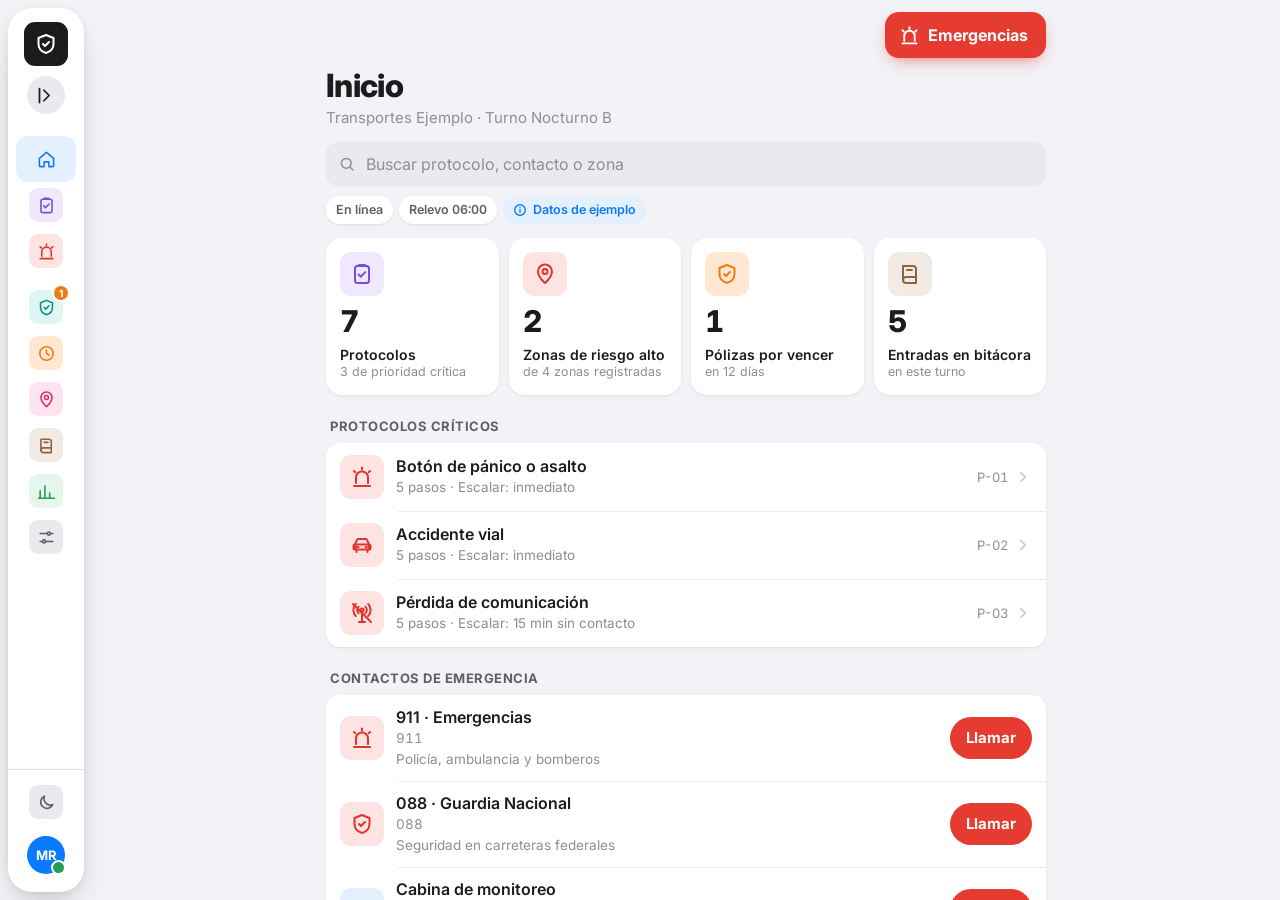
==== commit 2237ee82: "Quitar alertas e incidentes; actualizar números de cabina y gerente La app deja de manejar alertas e" ====
--- a/app/index.html
+++ b/app/index.html
@@ -4,7 +4,7 @@
 <meta charset="utf-8">
 <meta name="viewport" content="width=device-width,initial-scale=1,viewport-fit=cover">
 <title>Centinela</title>
-<meta name="description" content="Monitoreo de alertas e incidentes.">
+<meta name="description" content="Protocolos, emergencias y bitácora del turno de monitoreo.">
 <meta name="theme-color" content="#f2f2f7">
 <meta name="apple-mobile-web-app-capable" content="yes">
 <meta name="mobile-web-app-capable" content="yes">
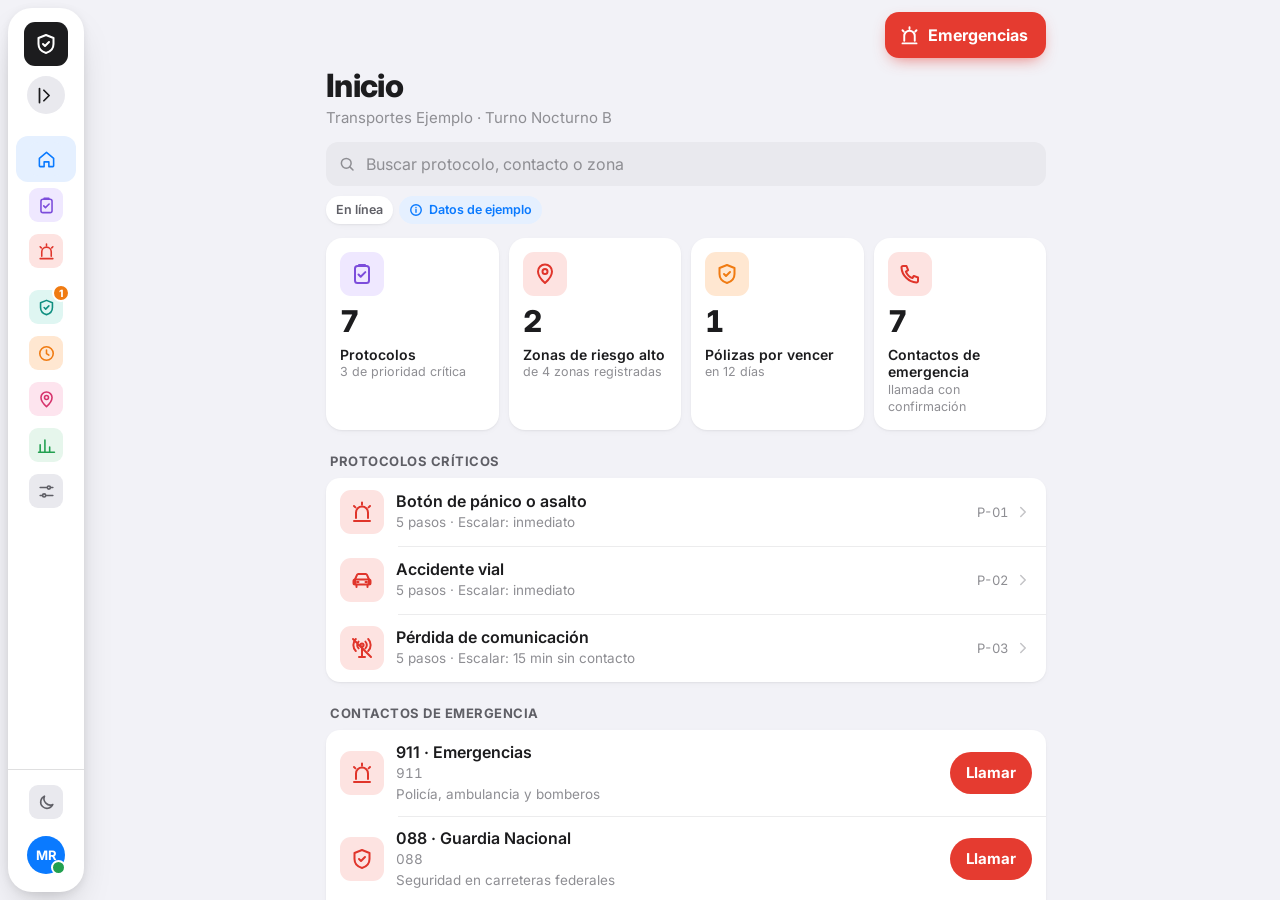
==== commit 9fe3958d: "Quitar Bitácora y relevo; dejar Reportes vacío Se elimina el módulo de bitácora y relevo y sus refer" ====
--- a/app/index.html
+++ b/app/index.html
@@ -4,7 +4,7 @@
 <meta charset="utf-8">
 <meta name="viewport" content="width=device-width,initial-scale=1,viewport-fit=cover">
 <title>Centinela</title>
-<meta name="description" content="Protocolos, emergencias y bitácora del turno de monitoreo.">
+<meta name="description" content="Protocolos, emergencias, seguros, horarios y zonas de riesgo para el monitoreo.">
 <meta name="theme-color" content="#f2f2f7">
 <meta name="apple-mobile-web-app-capable" content="yes">
 <meta name="mobile-web-app-capable" content="yes">
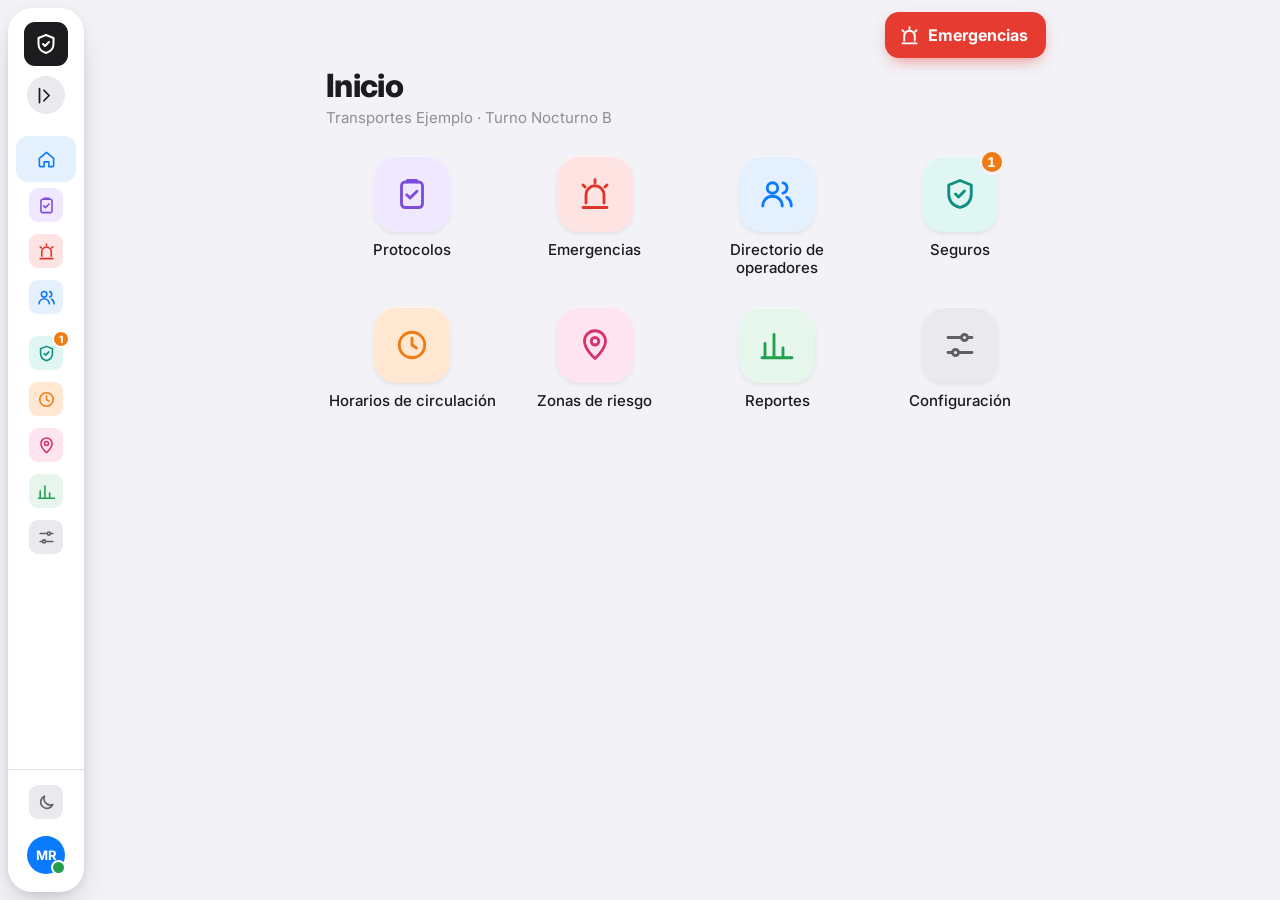
==== commit 584cec6c: "Agregar Directorio de operadores Nuevo icono en Inicio y en el menú con los 34 operadores del direct" ====
--- a/app/index.html
+++ b/app/index.html
@@ -29,6 +29,7 @@
 </div>
 <noscript>Centinela necesita JavaScript para funcionar.</noscript>
 <script src="data.js"></script>
+<script src="directorio.js"></script>
 <script src="app.js"></script>
 </body>
 </html>
--- a/app/styles.css
+++ b/app/styles.css
@@ -172,6 +172,20 @@
 .li .end{display:flex;align-items:center;gap:6px;color:var(--ink-3);font-size:13px;flex:none}
 .chev{width:18px;height:18px;color:#c4c4c7;flex:none}
 .empty{padding:20px;text-align:center;color:var(--ink-3);border-radius:14px;background:var(--surface);box-shadow:var(--shadow)}
+
+/* Cuadrícula de funciones en Inicio */
+.apps{display:grid;grid-template-columns:repeat(3,1fr);gap:22px 10px;margin-top:22px}
+@media (min-width:560px){.apps{grid-template-columns:repeat(4,1fr)}}
+.app-i{display:flex;flex-direction:column;align-items:center;gap:9px;text-decoration:none;color:var(--ink);text-align:center;padding:4px 2px;border-radius:18px;min-width:0}
+.app-i .ic{width:76px;height:76px;border-radius:22px;box-shadow:0 2px 6px -2px rgba(0,0,0,.12),inset 0 1px 0 rgba(255,255,255,.6)}
+.app-i .ic svg{width:36px;height:36px;stroke-width:1.9}
+.app-i .lbl{font-size:15px;font-weight:500;line-height:1.2;text-wrap:balance;overflow-wrap:anywhere}
+.app-i .badge{top:-7px;right:-7px;min-width:26px;height:26px;font-size:13.5px;border-radius:13px;background:var(--high);border:3px solid var(--bg)}
+.app-i:active .ic{transform:scale(.94)}
+.app-i .ic{transition:transform .12s var(--ease)}
+
+.dir-av{background:var(--accent-bg);color:var(--accent);width:44px;height:44px;font-size:14px}
+.dir-av::after{display:none}
 
 /* ---------- Menú lateral ---------- */
 .scrim{position:absolute;inset:0;background:var(--scrim);opacity:0;pointer-events:none;transition:opacity .24s var(--ease);z-index:20}
